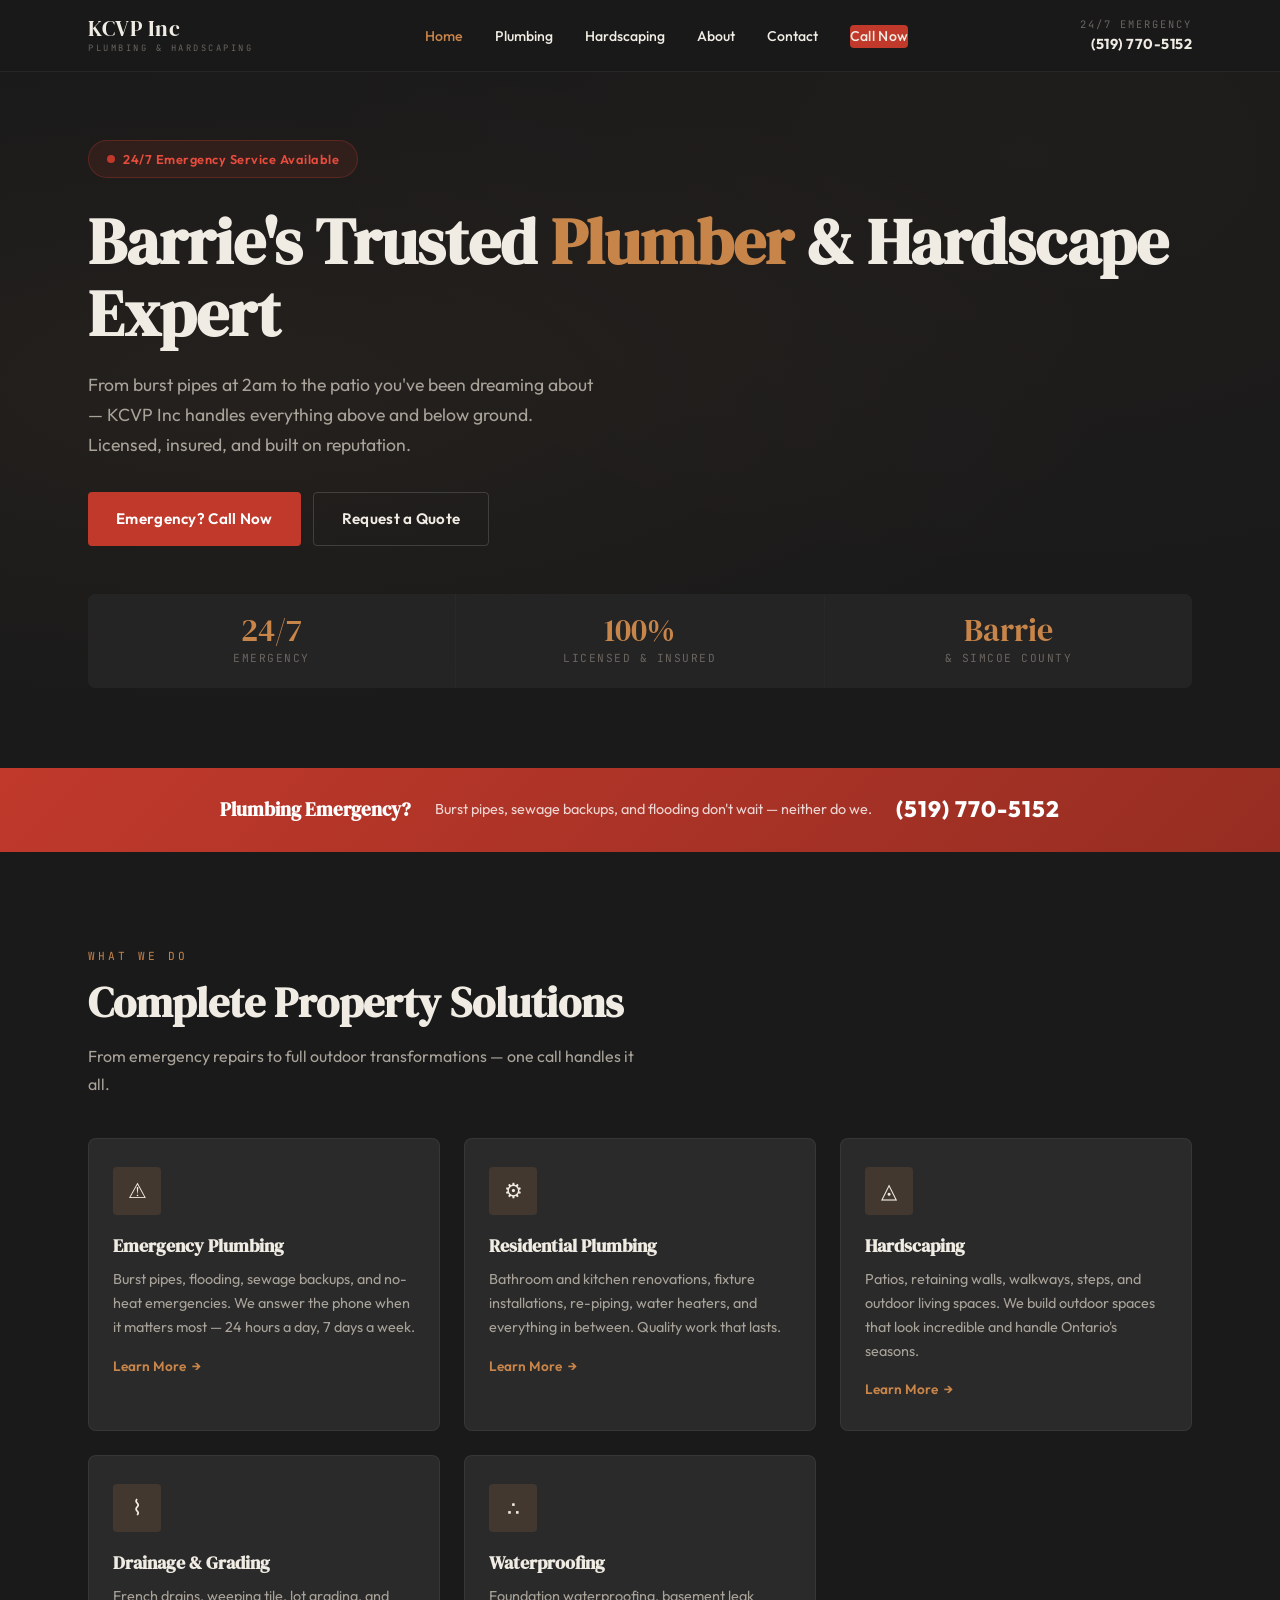
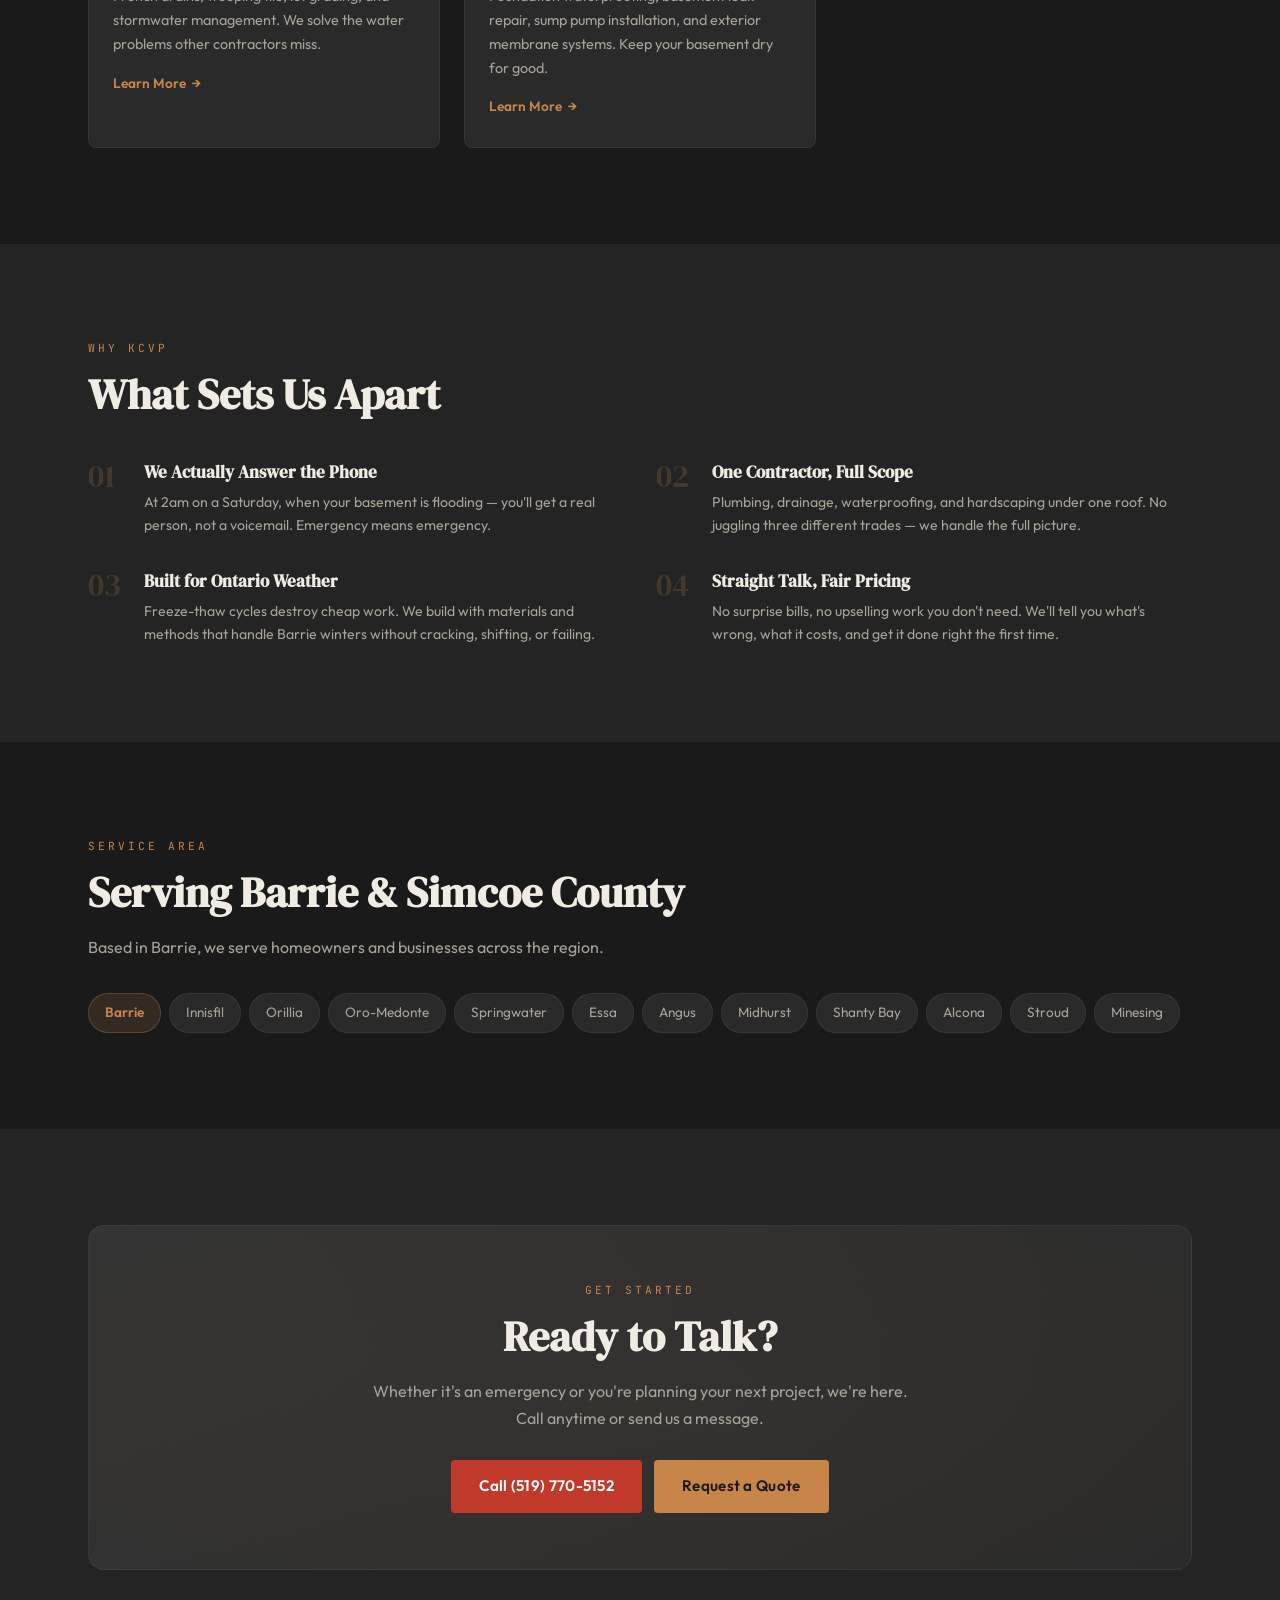
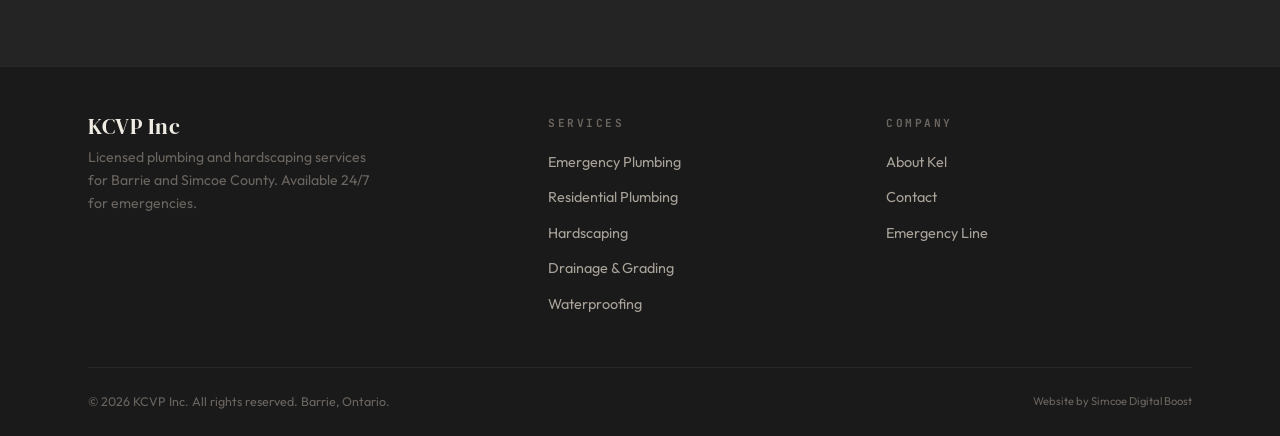
==== index.html @ 007db40d "Add files via upload" ====
<!DOCTYPE html>
<html lang="en">
<head>
  <meta charset="UTF-8">
  <meta name="viewport" content="width=device-width, initial-scale=1.0">
  <title>KCVP Inc — Emergency Plumbing & Hardscaping | Barrie, Ontario</title>
  <meta name="description" content="KCVP Inc provides 24/7 emergency plumbing, residential plumbing, hardscaping, drainage, and waterproofing services in Barrie and Simcoe County, Ontario.">
  <link rel="preconnect" href="https://fonts.googleapis.com">
  <link rel="preconnect" href="https://fonts.gstatic.com" crossorigin>
  <link href="https://fonts.googleapis.com/css2?family=DM+Serif+Display&family=JetBrains+Mono:wght@400;500&family=Outfit:wght@300;400;500;600;700;800&display=swap" rel="stylesheet">
  <style>
/* ============================================
   KCVP Inc — Plumbing & Hardscaping
   Mobile-first CSS
   ============================================ */

/* --- Google Fonts loaded in HTML head --- */

/* --- CSS Variables --- */
:root {
  --bg-primary: #1a1a1a;
  --bg-secondary: #242424;
  --bg-card: #2a2a2a;
  --bg-elevated: #333333;
  --text-primary: #f0ece4;
  --text-secondary: #a8a299;
  --text-muted: #6b6560;
  --accent: #c8854a;
  --accent-light: #daa06d;
  --accent-dark: #a66a30;
  --accent-glow: rgba(200, 133, 74, 0.15);
  --emergency: #c0392b;
  --emergency-light: #e74c3c;
  --white: #ffffff;
  --border: rgba(255, 255, 255, 0.06);
  --shadow-sm: 0 1px 3px rgba(0,0,0,0.3);
  --shadow-md: 0 4px 16px rgba(0,0,0,0.4);
  --shadow-lg: 0 8px 32px rgba(0,0,0,0.5);
  --radius-sm: 4px;
  --radius-md: 8px;
  --radius-lg: 16px;
  --font-display: 'DM Serif Display', Georgia, serif;
  --font-body: 'Outfit', -apple-system, sans-serif;
  --font-mono: 'JetBrains Mono', monospace;
  --max-width: 1200px;
  --header-height: 72px;
}

/* --- Reset & Base --- */
*, *::before, *::after {
  box-sizing: border-box;
  margin: 0;
  padding: 0;
}

html {
  font-size: 16px;
  scroll-behavior: smooth;
  -webkit-font-smoothing: antialiased;
  -moz-osx-font-smoothing: grayscale;
}

body {
  font-family: var(--font-body);
  background: var(--bg-primary);
  color: var(--text-primary);
  line-height: 1.6;
  overflow-x: hidden;
}

img {
  max-width: 100%;
  height: auto;
  display: block;
}

a {
  color: var(--accent);
  text-decoration: none;
  transition: color 0.2s ease;
}

a:hover {
  color: var(--accent-light);
}

/* --- Utility --- */
.container {
  width: 100%;
  max-width: var(--max-width);
  margin: 0 auto;
  padding: 0 20px;
}

.section-label {
  font-family: var(--font-mono);
  font-size: 0.7rem;
  letter-spacing: 3px;
  text-transform: uppercase;
  color: var(--accent);
  margin-bottom: 12px;
  display: block;
}

.section-title {
  font-family: var(--font-display);
  font-size: 1.8rem;
  color: var(--text-primary);
  line-height: 1.2;
  margin-bottom: 16px;
}

.section-subtitle {
  color: var(--text-secondary);
  font-size: 1rem;
  max-width: 560px;
  line-height: 1.7;
}

.text-center {
  text-align: center;
}

.text-center .section-subtitle {
  margin-left: auto;
  margin-right: auto;
}

/* --- Buttons --- */
.btn {
  display: inline-flex;
  align-items: center;
  gap: 8px;
  padding: 14px 28px;
  border-radius: var(--radius-sm);
  font-family: var(--font-body);
  font-weight: 600;
  font-size: 0.95rem;
  border: none;
  cursor: pointer;
  transition: all 0.25s ease;
  text-decoration: none;
  letter-spacing: 0.3px;
}

.btn-primary {
  background: var(--accent);
  color: var(--bg-primary);
}

.btn-primary:hover {
  background: var(--accent-light);
  color: var(--bg-primary);
  transform: translateY(-1px);
  box-shadow: 0 4px 20px rgba(200, 133, 74, 0.3);
}

.btn-emergency {
  background: var(--emergency);
  color: var(--white);
  animation: pulse-emergency 2.5s infinite;
}

.btn-emergency:hover {
  background: var(--emergency-light);
  color: var(--white);
  transform: translateY(-1px);
  box-shadow: 0 4px 20px rgba(192, 57, 43, 0.4);
}

@keyframes pulse-emergency {
  0%, 100% { box-shadow: 0 0 0 0 rgba(192, 57, 43, 0.4); }
  50% { box-shadow: 0 0 0 8px rgba(192, 57, 43, 0); }
}

.btn-outline {
  background: transparent;
  color: var(--text-primary);
  border: 1px solid rgba(255,255,255,0.15);
}

.btn-outline:hover {
  border-color: var(--accent);
  color: var(--accent);
}

/* ============================================
   HEADER
   ============================================ */
.site-header {
  position: fixed;
  top: 0;
  left: 0;
  right: 0;
  z-index: 1000;
  background: rgba(26, 26, 26, 0.92);
  backdrop-filter: blur(16px);
  -webkit-backdrop-filter: blur(16px);
  border-bottom: 1px solid var(--border);
  height: var(--header-height);
}

.header-inner {
  display: flex;
  align-items: center;
  justify-content: space-between;
  height: var(--header-height);
}

.logo {
  display: flex;
  flex-direction: column;
  gap: 0;
}

.logo-name {
  font-family: var(--font-display);
  font-size: 1.35rem;
  color: var(--text-primary);
  line-height: 1.1;
  letter-spacing: 0.5px;
}

.logo-tagline {
  font-family: var(--font-mono);
  font-size: 0.55rem;
  color: var(--text-muted);
  letter-spacing: 2.5px;
  text-transform: uppercase;
}

.header-phone {
  display: none;
}

.header-phone a {
  font-family: var(--font-body);
  font-weight: 700;
  font-size: 0.9rem;
  color: var(--text-primary);
  letter-spacing: 0.5px;
}

.header-phone .phone-label {
  font-size: 0.65rem;
  color: var(--text-muted);
  letter-spacing: 2px;
  text-transform: uppercase;
  font-family: var(--font-mono);
}

/* Mobile nav toggle */
.nav-toggle {
  display: flex;
  flex-direction: column;
  gap: 5px;
  background: none;
  border: none;
  cursor: pointer;
  padding: 8px;
}

.nav-toggle span {
  display: block;
  width: 24px;
  height: 2px;
  background: var(--text-primary);
  transition: all 0.3s ease;
}

.nav-toggle.active span:nth-child(1) {
  transform: rotate(45deg) translate(5px, 5px);
}
.nav-toggle.active span:nth-child(2) {
  opacity: 0;
}
.nav-toggle.active span:nth-child(3) {
  transform: rotate(-45deg) translate(5px, -5px);
}

/* Mobile Nav */
.main-nav {
  position: fixed;
  top: var(--header-height);
  left: 0;
  right: 0;
  bottom: 0;
  background: var(--bg-primary);
  display: flex;
  flex-direction: column;
  padding: 32px 20px;
  transform: translateX(100%);
  transition: transform 0.35s ease;
  z-index: 999;
}

.main-nav.open {
  transform: translateX(0);
}

.main-nav a {
  font-size: 1.2rem;
  color: var(--text-primary);
  padding: 16px 0;
  border-bottom: 1px solid var(--border);
  font-weight: 500;
}

.main-nav a:hover,
.main-nav a.active {
  color: var(--accent);
}

.nav-cta {
  margin-top: 24px;
}

/* ============================================
   HERO
   ============================================ */
.hero {
  padding: 120px 0 60px;
  position: relative;
  overflow: hidden;
  min-height: 85vh;
  display: flex;
  align-items: center;
}

.hero::before {
  content: '';
  position: absolute;
  top: 0;
  left: 0;
  right: 0;
  bottom: 0;
  background: 
    radial-gradient(ellipse at 20% 50%, rgba(200, 133, 74, 0.06) 0%, transparent 60%),
    radial-gradient(ellipse at 80% 20%, rgba(200, 133, 74, 0.03) 0%, transparent 50%);
  pointer-events: none;
}

.hero-content {
  position: relative;
  z-index: 2;
}

.hero-emergency-badge {
  display: inline-flex;
  align-items: center;
  gap: 8px;
  background: rgba(192, 57, 43, 0.12);
  border: 1px solid rgba(192, 57, 43, 0.3);
  border-radius: 100px;
  padding: 8px 18px;
  margin-bottom: 28px;
  font-size: 0.8rem;
  font-weight: 600;
  color: var(--emergency-light);
  letter-spacing: 0.5px;
}

.hero-emergency-badge .pulse-dot {
  width: 8px;
  height: 8px;
  background: var(--emergency);
  border-radius: 50%;
  animation: pulse-dot 1.5s infinite;
}

@keyframes pulse-dot {
  0%, 100% { opacity: 1; transform: scale(1); }
  50% { opacity: 0.5; transform: scale(1.4); }
}

.hero-title {
  font-family: var(--font-display);
  font-size: 2.4rem;
  line-height: 1.12;
  color: var(--text-primary);
  margin-bottom: 20px;
}

.hero-title .accent {
  color: var(--accent);
}

.hero-description {
  color: var(--text-secondary);
  font-size: 1.05rem;
  line-height: 1.7;
  max-width: 520px;
  margin-bottom: 32px;
}

.hero-buttons {
  display: flex;
  flex-direction: column;
  gap: 12px;
}

.hero-stats {
  display: grid;
  grid-template-columns: repeat(3, 1fr);
  gap: 1px;
  background: var(--border);
  margin-top: 48px;
  border-radius: var(--radius-md);
  overflow: hidden;
}

.hero-stat {
  background: var(--bg-secondary);
  padding: 20px 16px;
  text-align: center;
}

.hero-stat .stat-number {
  font-family: var(--font-display);
  font-size: 1.6rem;
  color: var(--accent);
  line-height: 1;
  margin-bottom: 4px;
}

.hero-stat .stat-label {
  font-size: 0.7rem;
  color: var(--text-muted);
  text-transform: uppercase;
  letter-spacing: 1.5px;
  font-family: var(--font-mono);
}

/* ============================================
   EMERGENCY BANNER
   ============================================ */
.emergency-banner {
  background: linear-gradient(135deg, var(--emergency) 0%, #962d22 100%);
  padding: 24px 0;
  text-align: center;
}

.emergency-banner-inner {
  display: flex;
  flex-direction: column;
  align-items: center;
  gap: 12px;
}

.emergency-banner h3 {
  font-family: var(--font-display);
  font-size: 1.2rem;
  color: var(--white);
}

.emergency-banner p {
  color: rgba(255,255,255,0.8);
  font-size: 0.9rem;
}

.emergency-banner .phone-number {
  font-family: var(--font-body);
  font-weight: 800;
  font-size: 1.4rem;
  color: var(--white);
  letter-spacing: 1px;
}

/* ============================================
   SERVICES OVERVIEW
   ============================================ */
.services-section {
  padding: 72px 0;
}

.services-grid {
  display: grid;
  grid-template-columns: 1fr;
  gap: 16px;
  margin-top: 40px;
}

.service-card {
  background: var(--bg-card);
  border: 1px solid var(--border);
  border-radius: var(--radius-md);
  padding: 28px 24px;
  transition: all 0.3s ease;
  position: relative;
  overflow: hidden;
}

.service-card::before {
  content: '';
  position: absolute;
  top: 0;
  left: 0;
  right: 0;
  height: 3px;
  background: var(--accent);
  transform: scaleX(0);
  transform-origin: left;
  transition: transform 0.35s ease;
}

.service-card:hover::before {
  transform: scaleX(1);
}

.service-card:hover {
  border-color: rgba(200, 133, 74, 0.2);
  transform: translateY(-2px);
  box-shadow: var(--shadow-md);
}

.service-card-icon {
  width: 48px;
  height: 48px;
  border-radius: var(--radius-sm);
  background: var(--accent-glow);
  display: flex;
  align-items: center;
  justify-content: center;
  margin-bottom: 16px;
  font-size: 1.3rem;
}

.service-card h3 {
  font-family: var(--font-display);
  font-size: 1.15rem;
  color: var(--text-primary);
  margin-bottom: 8px;
}

.service-card p {
  color: var(--text-secondary);
  font-size: 0.9rem;
  line-height: 1.65;
}

.service-card .card-link {
  display: inline-flex;
  align-items: center;
  gap: 6px;
  margin-top: 16px;
  font-size: 0.85rem;
  font-weight: 600;
  color: var(--accent);
}

.service-card .card-link::after {
  content: '\2192';
  transition: transform 0.2s ease;
}

.service-card:hover .card-link::after {
  transform: translateX(4px);
}

/* ============================================
   WHY CHOOSE US
   ============================================ */
.why-section {
  padding: 72px 0;
  background: var(--bg-secondary);
}

.why-grid {
  display: grid;
  grid-template-columns: 1fr;
  gap: 24px;
  margin-top: 40px;
}

.why-item {
  display: flex;
  gap: 16px;
  align-items: flex-start;
}

.why-number {
  font-family: var(--font-display);
  font-size: 2rem;
  color: rgba(200, 133, 74, 0.2);
  line-height: 1;
  flex-shrink: 0;
  width: 40px;
}

.why-item h4 {
  font-family: var(--font-display);
  font-size: 1.05rem;
  color: var(--text-primary);
  margin-bottom: 4px;
}

.why-item p {
  color: var(--text-secondary);
  font-size: 0.88rem;
  line-height: 1.65;
}

/* ============================================
   SERVICE AREA
   ============================================ */
.area-section {
  padding: 72px 0;
}

.area-tags {
  display: flex;
  flex-wrap: wrap;
  gap: 8px;
  margin-top: 32px;
}

.area-tag {
  background: var(--bg-card);
  border: 1px solid var(--border);
  padding: 8px 16px;
  border-radius: 100px;
  font-size: 0.85rem;
  color: var(--text-secondary);
  transition: all 0.2s ease;
}

.area-tag:hover {
  border-color: var(--accent);
  color: var(--accent);
}

.area-tag.primary {
  background: var(--accent-glow);
  border-color: rgba(200, 133, 74, 0.3);
  color: var(--accent);
  font-weight: 600;
}

/* ============================================
   CTA SECTION
   ============================================ */
.cta-section {
  padding: 72px 0;
  background: var(--bg-secondary);
}

.cta-box {
  background: linear-gradient(135deg, var(--bg-elevated) 0%, var(--bg-card) 100%);
  border: 1px solid var(--border);
  border-radius: var(--radius-lg);
  padding: 40px 24px;
  text-align: center;
  position: relative;
  overflow: hidden;
}

.cta-box::before {
  content: '';
  position: absolute;
  top: -50%;
  left: -50%;
  width: 200%;
  height: 200%;
  background: radial-gradient(ellipse at center, rgba(200, 133, 74, 0.04) 0%, transparent 60%);
  pointer-events: none;
}

.cta-box .section-title {
  position: relative;
}

.cta-box .section-subtitle {
  margin: 0 auto 28px;
  position: relative;
}

.cta-buttons {
  display: flex;
  flex-direction: column;
  gap: 12px;
  align-items: center;
  position: relative;
}

/* ============================================
   FOOTER
   ============================================ */
.site-footer {
  padding: 48px 0 24px;
  border-top: 1px solid var(--border);
}

.footer-top {
  display: grid;
  grid-template-columns: 1fr;
  gap: 32px;
  margin-bottom: 40px;
}

.footer-brand .logo-name {
  margin-bottom: 8px;
}

.footer-brand p {
  color: var(--text-muted);
  font-size: 0.88rem;
  line-height: 1.6;
  max-width: 300px;
}

.footer-col h4 {
  font-family: var(--font-mono);
  font-size: 0.7rem;
  letter-spacing: 2.5px;
  text-transform: uppercase;
  color: var(--text-muted);
  margin-bottom: 16px;
}

.footer-col ul {
  list-style: none;
}

.footer-col li {
  margin-bottom: 10px;
}

.footer-col a {
  color: var(--text-secondary);
  font-size: 0.9rem;
  transition: color 0.2s ease;
}

.footer-col a:hover {
  color: var(--accent);
}

.footer-bottom {
  border-top: 1px solid var(--border);
  padding-top: 24px;
  display: flex;
  flex-direction: column;
  gap: 12px;
  align-items: center;
  text-align: center;
}

.footer-bottom p {
  font-size: 0.78rem;
  color: var(--text-muted);
}

.footer-bottom .credit {
  font-size: 0.7rem;
  color: var(--text-muted);
}

.footer-bottom .credit a {
  color: var(--text-muted);
}

.footer-bottom .credit a:hover {
  color: var(--accent);
}

/* ============================================
   PAGE-LEVEL STYLES
   ============================================ */

/* --- Services Pages Hero --- */
.page-hero {
  padding: 120px 0 48px;
  background: var(--bg-secondary);
  border-bottom: 1px solid var(--border);
}

.page-hero .section-title {
  font-size: 2rem;
}

/* --- Service Detail Blocks --- */
.service-detail {
  padding: 60px 0;
  border-bottom: 1px solid var(--border);
}

.service-detail:last-child {
  border-bottom: none;
}

.service-detail h3 {
  font-family: var(--font-display);
  font-size: 1.4rem;
  margin-bottom: 12px;
}

.service-detail p {
  color: var(--text-secondary);
  line-height: 1.7;
  margin-bottom: 16px;
}

.service-list {
  list-style: none;
  margin-top: 16px;
}

.service-list li {
  padding: 10px 0;
  border-bottom: 1px solid var(--border);
  color: var(--text-secondary);
  font-size: 0.9rem;
  display: flex;
  align-items: center;
  gap: 10px;
}

.service-list li::before {
  content: '';
  width: 6px;
  height: 6px;
  background: var(--accent);
  border-radius: 50%;
  flex-shrink: 0;
}

/* --- Contact Form --- */
.contact-section {
  padding: 72px 0;
}

.contact-grid {
  display: grid;
  grid-template-columns: 1fr;
  gap: 40px;
  margin-top: 40px;
}

.contact-form {
  display: flex;
  flex-direction: column;
  gap: 16px;
}

.form-group label {
  display: block;
  font-size: 0.8rem;
  font-weight: 600;
  color: var(--text-secondary);
  margin-bottom: 6px;
  letter-spacing: 0.5px;
}

.form-group input,
.form-group textarea,
.form-group select {
  width: 100%;
  padding: 12px 16px;
  background: var(--bg-card);
  border: 1px solid var(--border);
  border-radius: var(--radius-sm);
  color: var(--text-primary);
  font-family: var(--font-body);
  font-size: 0.95rem;
  transition: border-color 0.2s ease;
}

.form-group input:focus,
.form-group textarea:focus,
.form-group select:focus {
  outline: none;
  border-color: var(--accent);
}

.form-group textarea {
  min-height: 120px;
  resize: vertical;
}

.contact-info-block {
  background: var(--bg-card);
  border: 1px solid var(--border);
  border-radius: var(--radius-md);
  padding: 24px;
}

.contact-info-block h4 {
  font-family: var(--font-display);
  font-size: 1.1rem;
  margin-bottom: 16px;
}

.contact-info-item {
  display: flex;
  gap: 12px;
  align-items: flex-start;
  padding: 12px 0;
  border-bottom: 1px solid var(--border);
}

.contact-info-item:last-child {
  border-bottom: none;
}

.contact-info-item .info-label {
  font-family: var(--font-mono);
  font-size: 0.65rem;
  color: var(--text-muted);
  text-transform: uppercase;
  letter-spacing: 1.5px;
}

.contact-info-item .info-value {
  color: var(--text-primary);
  font-size: 0.95rem;
  font-weight: 500;
}

/* --- About Page --- */
.about-section {
  padding: 60px 0;
}

.about-content p {
  color: var(--text-secondary);
  line-height: 1.8;
  margin-bottom: 16px;
  max-width: 680px;
}

.about-values {
  display: grid;
  grid-template-columns: 1fr;
  gap: 16px;
  margin-top: 32px;
}

.about-value {
  background: var(--bg-card);
  border: 1px solid var(--border);
  border-radius: var(--radius-md);
  padding: 24px;
}

.about-value h4 {
  font-family: var(--font-display);
  font-size: 1.05rem;
  margin-bottom: 6px;
}

.about-value p {
  color: var(--text-secondary);
  font-size: 0.88rem;
  line-height: 1.6;
}

/* ============================================
   TABLET — 600px+
   ============================================ */
@media (min-width: 600px) {
  .container {
    padding: 0 32px;
  }

  .section-title {
    font-size: 2.2rem;
  }

  .hero-title {
    font-size: 3rem;
  }

  .hero-buttons {
    flex-direction: row;
  }

  .services-grid {
    grid-template-columns: repeat(2, 1fr);
  }

  .why-grid {
    grid-template-columns: repeat(2, 1fr);
  }

  .cta-box {
    padding: 56px 40px;
  }

  .cta-buttons {
    flex-direction: row;
    justify-content: center;
  }

  .footer-top {
    grid-template-columns: 1.4fr 1fr 1fr;
  }

  .footer-bottom {
    flex-direction: row;
    justify-content: space-between;
  }

  .contact-grid {
    grid-template-columns: 1.2fr 1fr;
  }

  .about-values {
    grid-template-columns: repeat(2, 1fr);
  }

  .page-hero .section-title {
    font-size: 2.4rem;
  }
}

/* ============================================
   DESKTOP — 900px+
   ============================================ */
@media (min-width: 900px) {
  .container {
    padding: 0 48px;
  }

  .section-title {
    font-size: 2.6rem;
  }

  .hero {
    padding: 140px 0 80px;
  }

  .hero-title {
    font-size: 3.6rem;
  }

  .hero-description {
    font-size: 1.1rem;
  }

  .services-section,
  .why-section,
  .area-section,
  .cta-section {
    padding: 96px 0;
  }

  .services-grid {
    grid-template-columns: repeat(3, 1fr);
    gap: 20px;
  }

  .why-grid {
    grid-template-columns: repeat(2, 1fr);
    gap: 32px;
  }

  .nav-toggle {
    display: none;
  }

  .main-nav {
    position: static;
    flex-direction: row;
    transform: none;
    padding: 0;
    background: transparent;
    align-items: center;
    gap: 32px;
  }

  .main-nav a {
    font-size: 0.88rem;
    padding: 0;
    border-bottom: none;
  }

  .header-phone {
    display: flex;
    flex-direction: column;
    align-items: flex-end;
    gap: 0;
  }

  .nav-cta {
    margin-top: 0;
  }

  .hero-stat .stat-number {
    font-size: 2rem;
  }

  .emergency-banner-inner {
    flex-direction: row;
    justify-content: center;
    gap: 24px;
  }

  .about-values {
    grid-template-columns: repeat(3, 1fr);
  }
}

/* ============================================
   WIDE DESKTOP — 1100px+
   ============================================ */
@media (min-width: 1100px) {
  .hero-title {
    font-size: 4rem;
  }

  .services-grid {
    gap: 24px;
  }
}

/* ============================================
   ANIMATIONS
   ============================================ */
.fade-in {
  opacity: 0;
  transform: translateY(20px);
  transition: opacity 0.6s ease, transform 0.6s ease;
}

.fade-in.visible {
  opacity: 1;
  transform: translateY(0);
}

.fade-in-delay-1 { transition-delay: 0.1s; }
.fade-in-delay-2 { transition-delay: 0.2s; }
.fade-in-delay-3 { transition-delay: 0.3s; }
.fade-in-delay-4 { transition-delay: 0.4s; }
.fade-in-delay-5 { transition-delay: 0.5s; }

</style>
</head>
<body>

  <!-- ========== HEADER ========== -->
  <header class="site-header">
    <div class="container header-inner">
      <a href="index.html" class="logo">
        <span class="logo-name">KCVP Inc</span>
        <span class="logo-tagline">Plumbing &amp; Hardscaping</span>
      </a>

      <nav class="main-nav">
        <a href="index.html" class="active">Home</a>
        <a href="plumbing.html">Plumbing</a>
        <a href="hardscaping.html">Hardscaping</a>
        <a href="about.html">About</a>
        <a href="contact.html">Contact</a>
        <div class="nav-cta">
          <a href="tel:+15197705152" class="btn btn-emergency">Call Now</a>
        </div>
      </nav>

      <div class="header-phone">
        <span class="phone-label">24/7 Emergency</span>
        <a href="tel:+15197705152">(519) 770-5152</a>
      </div>

      <button class="nav-toggle" aria-label="Toggle navigation">
        <span></span>
        <span></span>
        <span></span>
      </button>
    </div>
  </header>

  <!-- ========== HERO ========== -->
  <section class="hero">
    <div class="container">
      <div class="hero-content">
        <div class="hero-emergency-badge">
          <span class="pulse-dot"></span>
          24/7 Emergency Service Available
        </div>

        <h1 class="hero-title fade-in">
          Barrie's Trusted <span class="accent">Plumber</span> &amp; Hardscape Expert
        </h1>

        <p class="hero-description fade-in fade-in-delay-1">
          From burst pipes at 2am to the patio you've been dreaming about — KCVP Inc handles everything above and below ground. Licensed, insured, and built on reputation.
        </p>

        <div class="hero-buttons fade-in fade-in-delay-2">
          <a href="tel:+15197705152" class="btn btn-emergency">
            Emergency? Call Now
          </a>
          <a href="contact.html" class="btn btn-outline">
            Request a Quote
          </a>
        </div>

        <div class="hero-stats fade-in fade-in-delay-3">
          <div class="hero-stat">
            <div class="stat-number">24/7</div>
            <div class="stat-label">Emergency</div>
          </div>
          <div class="hero-stat">
            <div class="stat-number">100%</div>
            <div class="stat-label">Licensed & Insured</div>
          </div>
          <div class="hero-stat">
            <div class="stat-number">Barrie</div>
            <div class="stat-label">& Simcoe County</div>
          </div>
        </div>
      </div>
    </div>
  </section>

  <!-- ========== EMERGENCY BANNER ========== -->
  <section class="emergency-banner">
    <div class="container emergency-banner-inner">
      <h3>Plumbing Emergency?</h3>
      <p>Burst pipes, sewage backups, and flooding don't wait — neither do we.</p>
      <a href="tel:+15197705152" class="phone-number">(519) 770-5152</a>
    </div>
  </section>

  <!-- ========== SERVICES ========== -->
  <section class="services-section">
    <div class="container">
      <span class="section-label fade-in">What We Do</span>
      <h2 class="section-title fade-in">Complete Property Solutions</h2>
      <p class="section-subtitle fade-in">From emergency repairs to full outdoor transformations — one call handles it all.</p>

      <div class="services-grid">

        <div class="service-card fade-in fade-in-delay-1">
          <div class="service-card-icon">&#9888;</div>
          <h3>Emergency Plumbing</h3>
          <p>Burst pipes, flooding, sewage backups, and no-heat emergencies. We answer the phone when it matters most — 24 hours a day, 7 days a week.</p>
          <a href="plumbing.html" class="card-link">Learn More</a>
        </div>

        <div class="service-card fade-in fade-in-delay-2">
          <div class="service-card-icon">&#9881;</div>
          <h3>Residential Plumbing</h3>
          <p>Bathroom and kitchen renovations, fixture installations, re-piping, water heaters, and everything in between. Quality work that lasts.</p>
          <a href="plumbing.html" class="card-link">Learn More</a>
        </div>

        <div class="service-card fade-in fade-in-delay-3">
          <div class="service-card-icon">&#9708;</div>
          <h3>Hardscaping</h3>
          <p>Patios, retaining walls, walkways, steps, and outdoor living spaces. We build outdoor spaces that look incredible and handle Ontario's seasons.</p>
          <a href="hardscaping.html" class="card-link">Learn More</a>
        </div>

        <div class="service-card fade-in fade-in-delay-4">
          <div class="service-card-icon">&#8967;</div>
          <h3>Drainage &amp; Grading</h3>
          <p>French drains, weeping tile, lot grading, and stormwater management. We solve the water problems other contractors miss.</p>
          <a href="hardscaping.html" class="card-link">Learn More</a>
        </div>

        <div class="service-card fade-in fade-in-delay-5">
          <div class="service-card-icon">&#9964;</div>
          <h3>Waterproofing</h3>
          <p>Foundation waterproofing, basement leak repair, sump pump installation, and exterior membrane systems. Keep your basement dry for good.</p>
          <a href="hardscaping.html" class="card-link">Learn More</a>
        </div>

      </div>
    </div>
  </section>

  <!-- ========== WHY KCVP ========== -->
  <section class="why-section">
    <div class="container">
      <span class="section-label fade-in">Why KCVP</span>
      <h2 class="section-title fade-in">What Sets Us Apart</h2>

      <div class="why-grid">

        <div class="why-item fade-in fade-in-delay-1">
          <div class="why-number">01</div>
          <div>
            <h4>We Actually Answer the Phone</h4>
            <p>At 2am on a Saturday, when your basement is flooding — you'll get a real person, not a voicemail. Emergency means emergency.</p>
          </div>
        </div>

        <div class="why-item fade-in fade-in-delay-2">
          <div class="why-number">02</div>
          <div>
            <h4>One Contractor, Full Scope</h4>
            <p>Plumbing, drainage, waterproofing, and hardscaping under one roof. No juggling three different trades — we handle the full picture.</p>
          </div>
        </div>

        <div class="why-item fade-in fade-in-delay-3">
          <div class="why-number">03</div>
          <div>
            <h4>Built for Ontario Weather</h4>
            <p>Freeze-thaw cycles destroy cheap work. We build with materials and methods that handle Barrie winters without cracking, shifting, or failing.</p>
          </div>
        </div>

        <div class="why-item fade-in fade-in-delay-4">
          <div class="why-number">04</div>
          <div>
            <h4>Straight Talk, Fair Pricing</h4>
            <p>No surprise bills, no upselling work you don't need. We'll tell you what's wrong, what it costs, and get it done right the first time.</p>
          </div>
        </div>

      </div>
    </div>
  </section>

  <!-- ========== SERVICE AREA ========== -->
  <section class="area-section">
    <div class="container">
      <span class="section-label fade-in">Service Area</span>
      <h2 class="section-title fade-in">Serving Barrie &amp; Simcoe County</h2>
      <p class="section-subtitle fade-in">Based in Barrie, we serve homeowners and businesses across the region.</p>

      <div class="area-tags fade-in fade-in-delay-1">
        <span class="area-tag primary">Barrie</span>
        <span class="area-tag">Innisfil</span>
        <span class="area-tag">Orillia</span>
        <span class="area-tag">Oro-Medonte</span>
        <span class="area-tag">Springwater</span>
        <span class="area-tag">Essa</span>
        <span class="area-tag">Angus</span>
        <span class="area-tag">Midhurst</span>
        <span class="area-tag">Shanty Bay</span>
        <span class="area-tag">Alcona</span>
        <span class="area-tag">Stroud</span>
        <span class="area-tag">Minesing</span>
      </div>
    </div>
  </section>

  <!-- ========== CTA ========== -->
  <section class="cta-section">
    <div class="container">
      <div class="cta-box">
        <span class="section-label">Get Started</span>
        <h2 class="section-title">Ready to Talk?</h2>
        <p class="section-subtitle">Whether it's an emergency or you're planning your next project, we're here. Call anytime or send us a message.</p>

        <div class="cta-buttons">
          <a href="tel:+15197705152" class="btn btn-emergency">Call (519) 770-5152</a>
          <a href="contact.html" class="btn btn-primary">Request a Quote</a>
        </div>
      </div>
    </div>
  </section>

  <!-- ========== FOOTER ========== -->
  <footer class="site-footer">
    <div class="container">
      <div class="footer-top">
        <div class="footer-brand">
          <div class="logo-name">KCVP Inc</div>
          <p>Licensed plumbing and hardscaping services for Barrie and Simcoe County. Available 24/7 for emergencies.</p>
        </div>

        <div class="footer-col">
          <h4>Services</h4>
          <ul>
            <li><a href="plumbing.html">Emergency Plumbing</a></li>
            <li><a href="plumbing.html">Residential Plumbing</a></li>
            <li><a href="hardscaping.html">Hardscaping</a></li>
            <li><a href="hardscaping.html">Drainage & Grading</a></li>
            <li><a href="hardscaping.html">Waterproofing</a></li>
          </ul>
        </div>

        <div class="footer-col">
          <h4>Company</h4>
          <ul>
            <li><a href="about.html">About Kel</a></li>
            <li><a href="contact.html">Contact</a></li>
            <li><a href="tel:+15197705152">Emergency Line</a></li>
          </ul>
        </div>
      </div>

      <div class="footer-bottom">
        <p>&copy; 2026 KCVP Inc. All rights reserved. Barrie, Ontario.</p>
        <p class="credit">Website by <a href="https://simcoedigitalboost.com" target="_blank" rel="noopener">Simcoe Digital Boost</a></p>
      </div>
    </div>
  </footer>

  <script>
/* ============================================
   KCVP Inc — Main JavaScript
   ============================================ */

document.addEventListener('DOMContentLoaded', () => {

  // --- Mobile Nav Toggle ---
  const navToggle = document.querySelector('.nav-toggle');
  const mainNav = document.querySelector('.main-nav');

  if (navToggle && mainNav) {
    navToggle.addEventListener('click', () => {
      navToggle.classList.toggle('active');
      mainNav.classList.toggle('open');
      document.body.style.overflow = mainNav.classList.contains('open') ? 'hidden' : '';
    });

    // Close nav on link click
    mainNav.querySelectorAll('a').forEach(link => {
      link.addEventListener('click', () => {
        navToggle.classList.remove('active');
        mainNav.classList.remove('open');
        document.body.style.overflow = '';
      });
    });
  }

  // --- Scroll Fade-In ---
  const fadeEls = document.querySelectorAll('.fade-in');

  if ('IntersectionObserver' in window) {
    const observer = new IntersectionObserver((entries) => {
      entries.forEach(entry => {
        if (entry.isIntersecting) {
          entry.target.classList.add('visible');
          observer.unobserve(entry.target);
        }
      });
    }, {
      threshold: 0.1,
      rootMargin: '0px 0px -40px 0px'
    });

    fadeEls.forEach(el => observer.observe(el));
  } else {
    fadeEls.forEach(el => el.classList.add('visible'));
  }

  // --- Header scroll effect ---
  const header = document.querySelector('.site-header');
  let lastScroll = 0;

  window.addEventListener('scroll', () => {
    const currentScroll = window.pageYOffset;
    if (currentScroll > 60) {
      header.style.boxShadow = '0 2px 20px rgba(0,0,0,0.3)';
    } else {
      header.style.boxShadow = 'none';
    }
    lastScroll = currentScroll;
  }, { passive: true });

  // --- Active nav link ---
  const currentPage = window.location.pathname.split('/').pop() || 'index.html';
  document.querySelectorAll('.main-nav a').forEach(link => {
    const href = link.getAttribute('href').split('/').pop();
    if (href === currentPage) {
      link.classList.add('active');
    }
  });

});

</script>
</body>
</html>
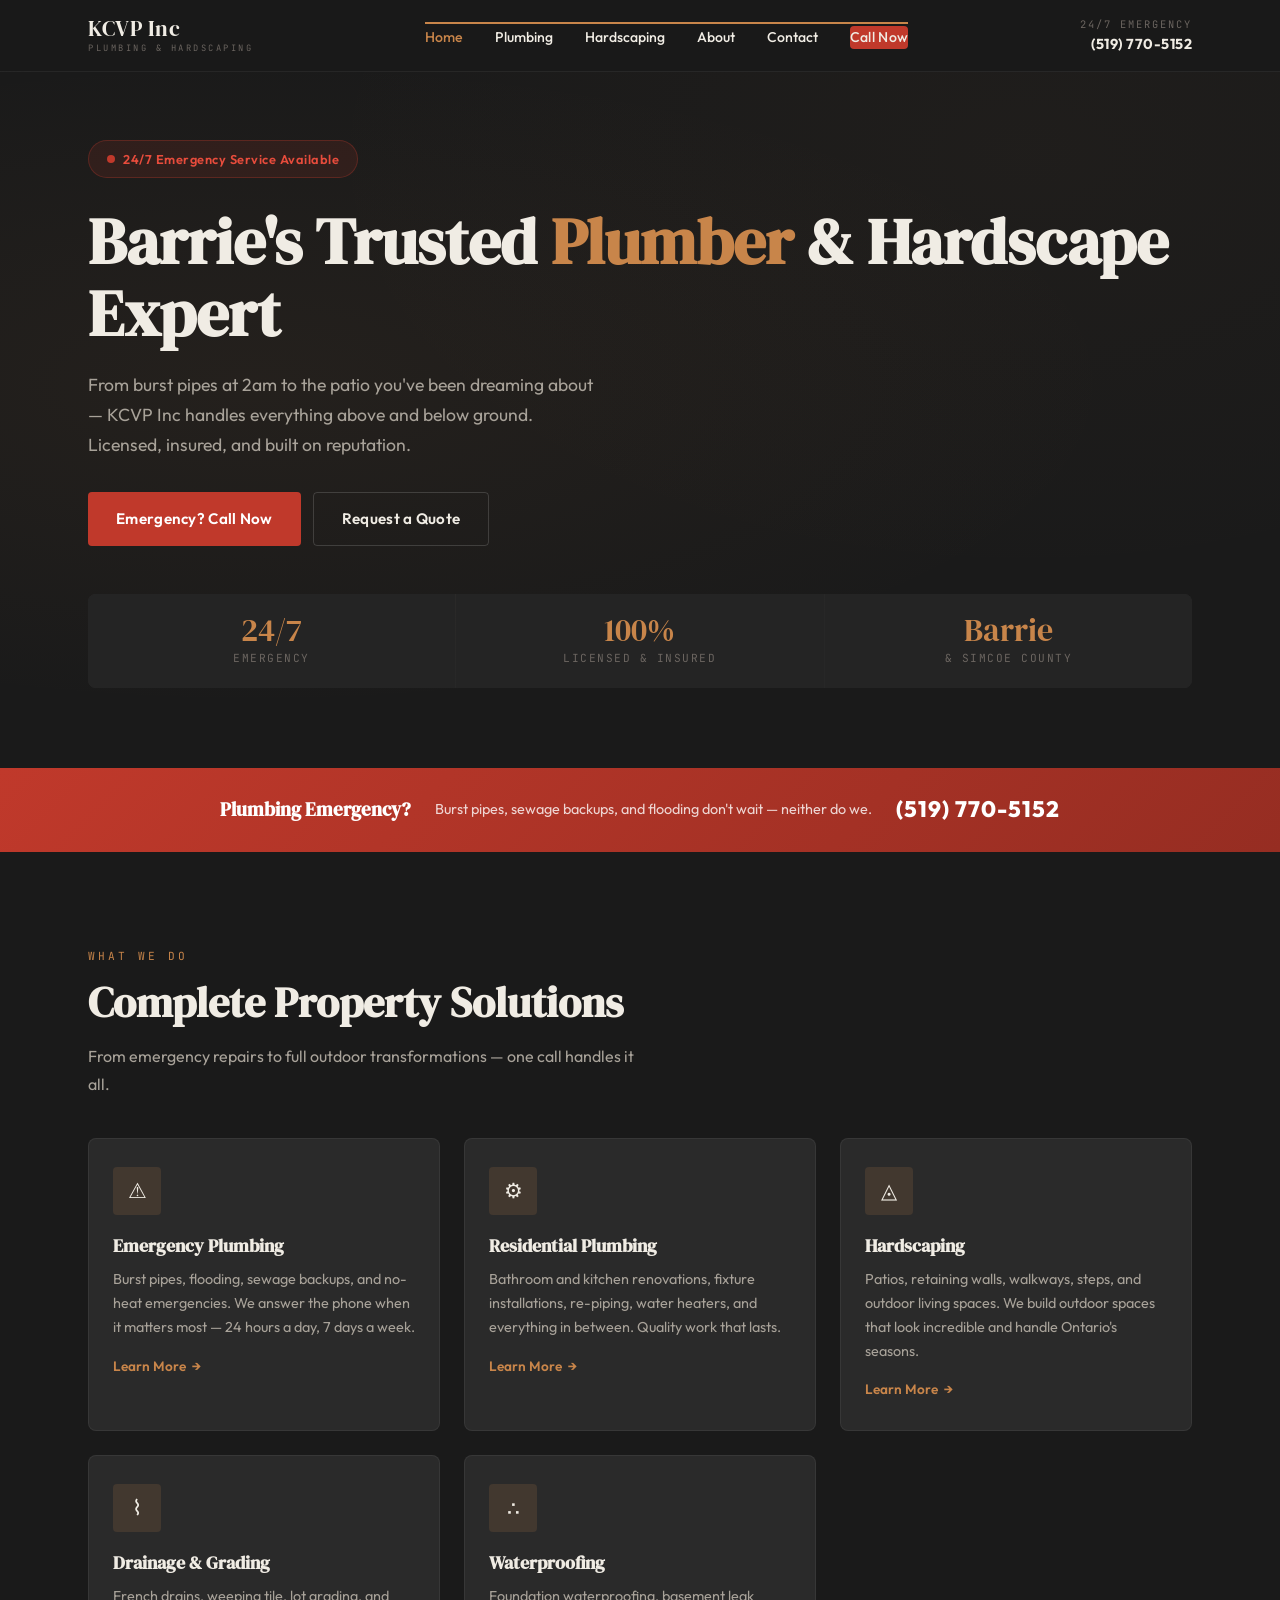
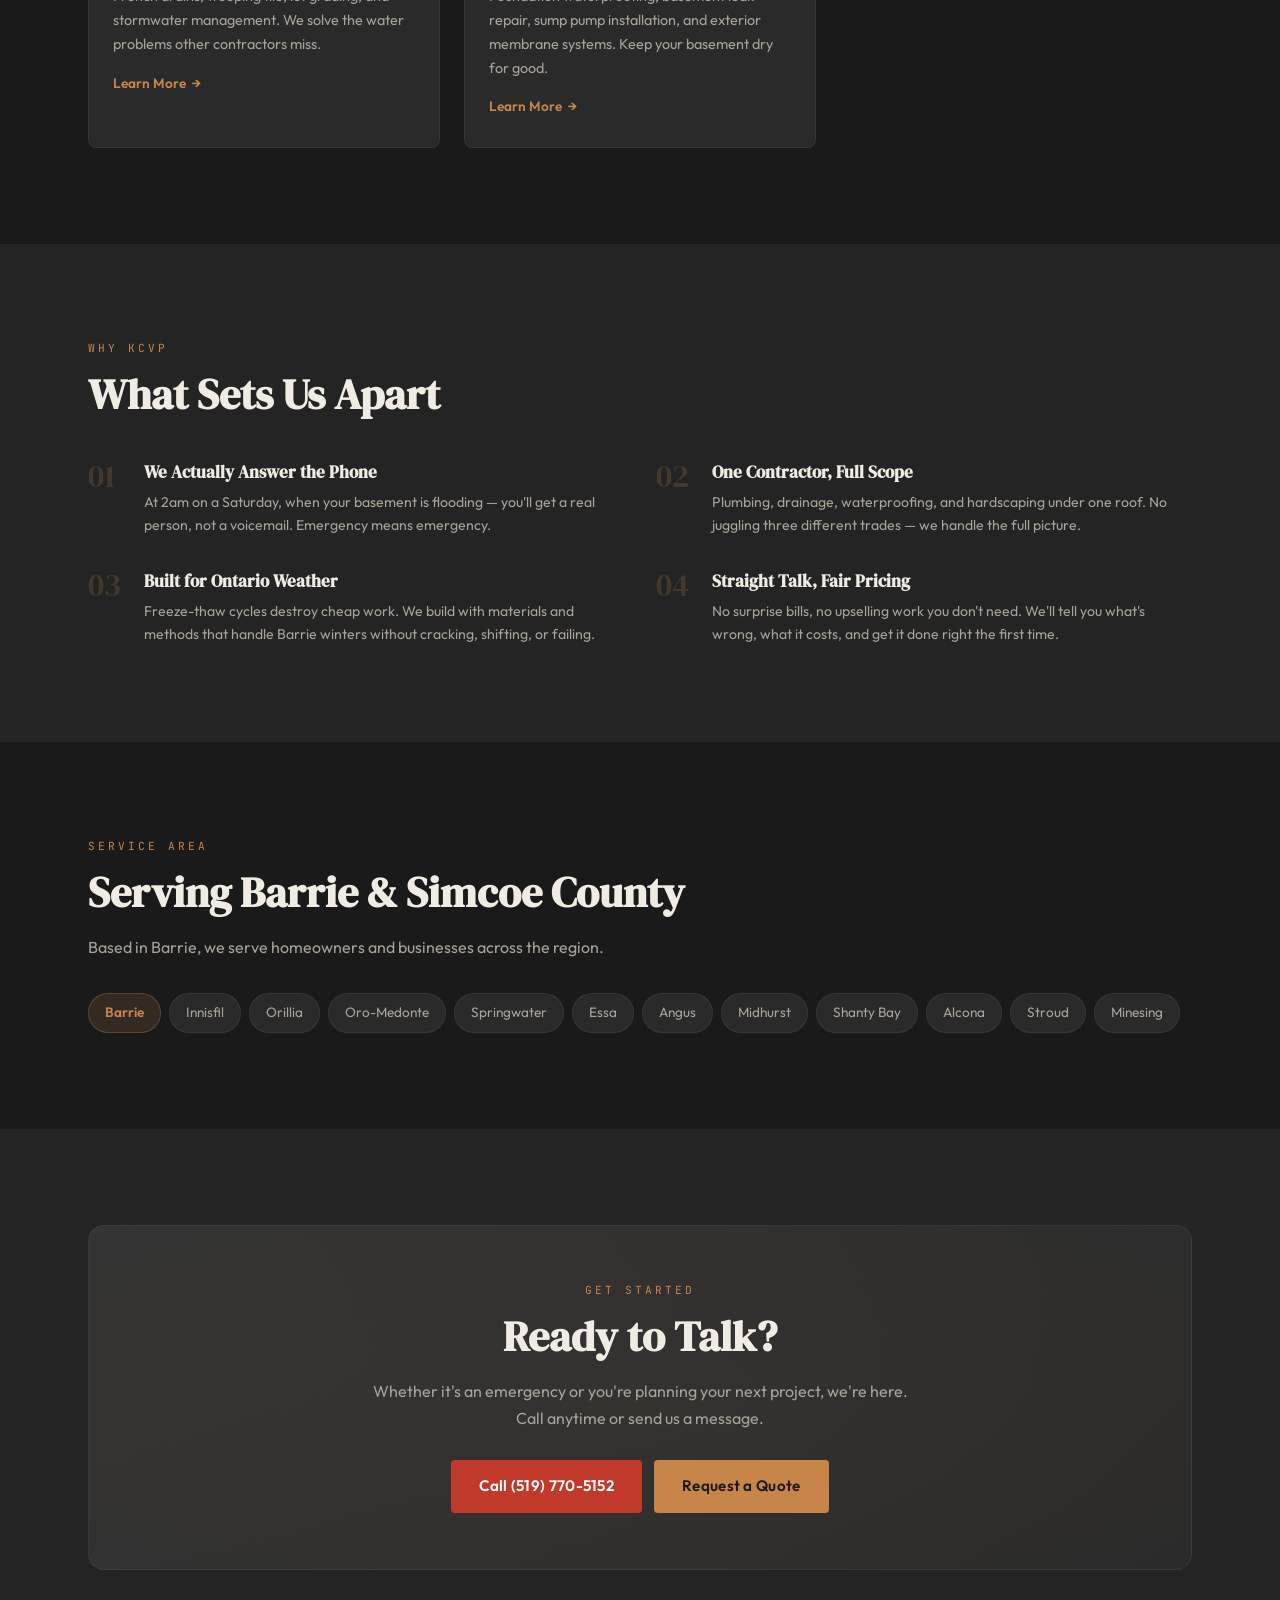
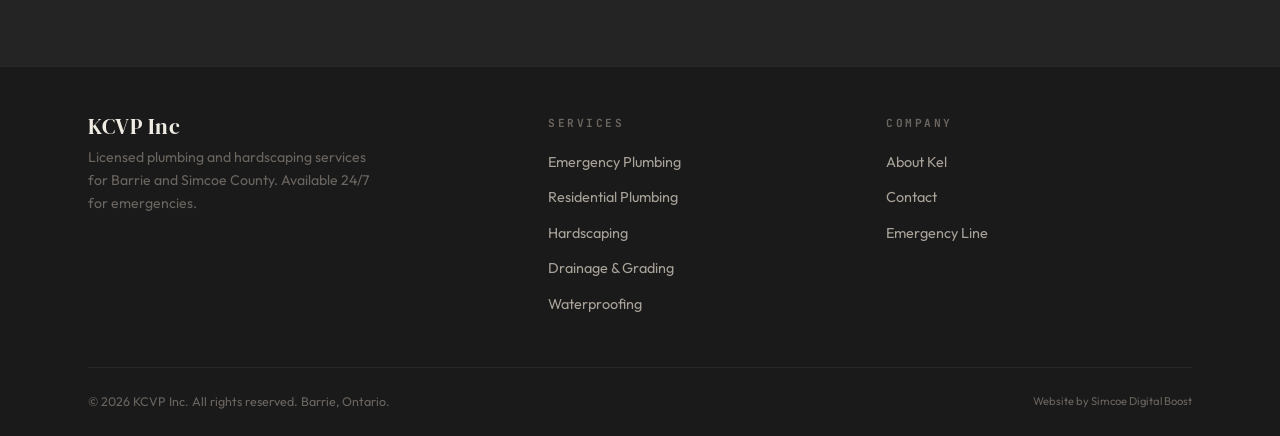
==== commit 798a310d: "Add files via upload" ====
--- a/index.html
+++ b/index.html
@@ -285,7 +285,8 @@
   left: 0;
   right: 0;
   bottom: 0;
-  background: var(--bg-primary);
+  background: #111111;
+  border-top: 2px solid var(--accent);
   display: flex;
   flex-direction: column;
   padding: 32px 20px;
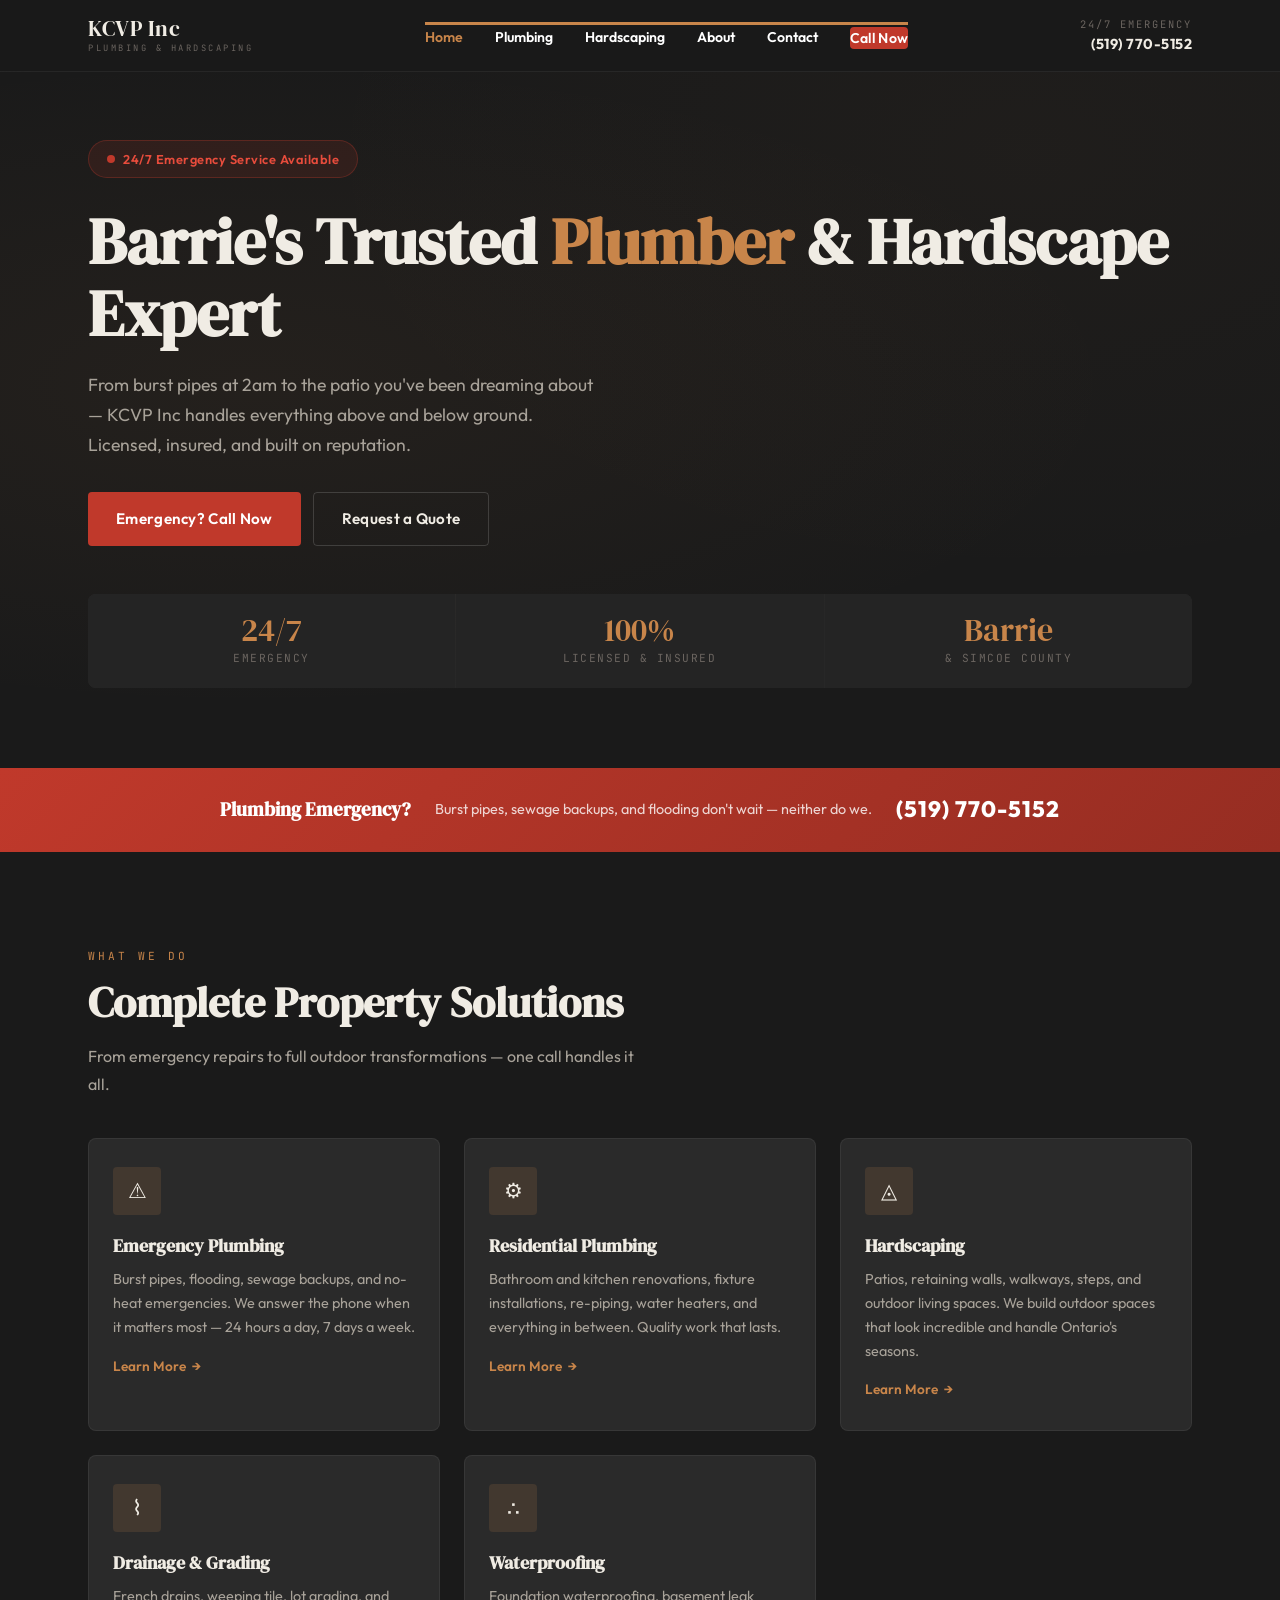
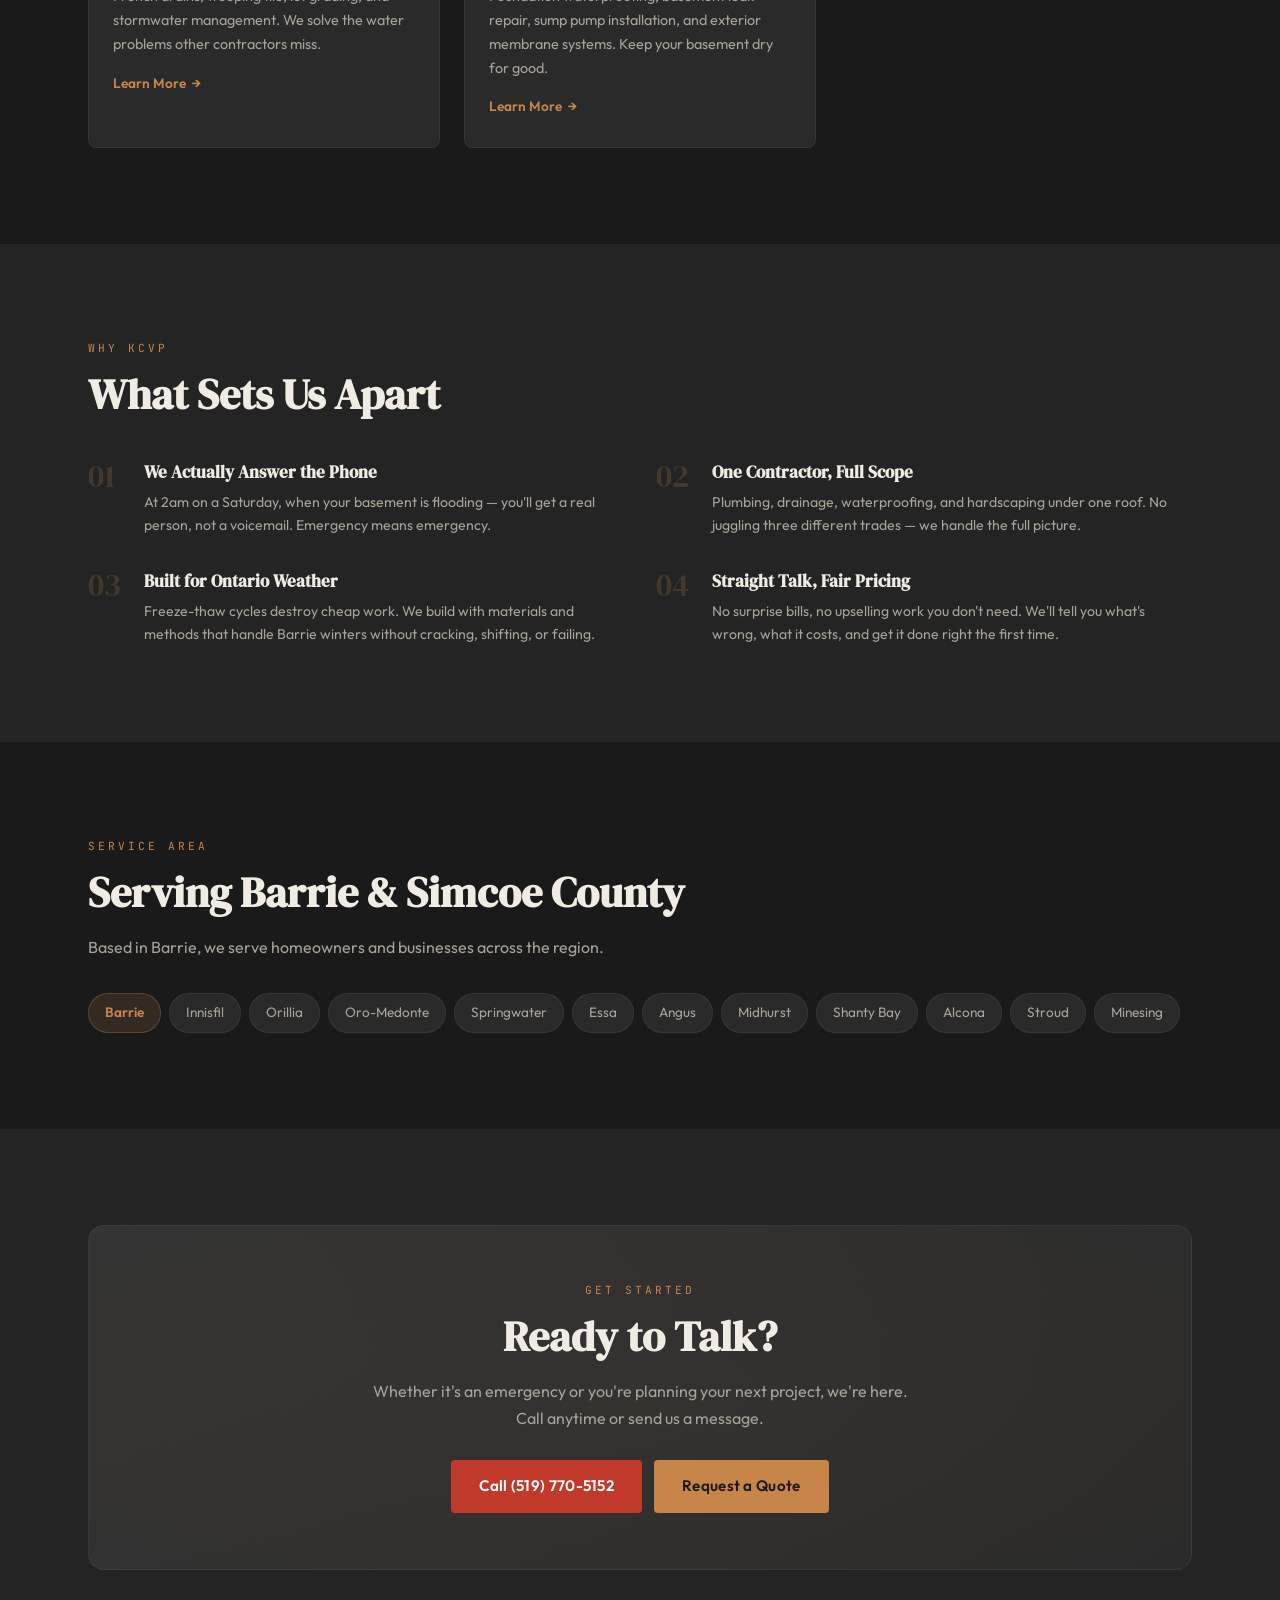
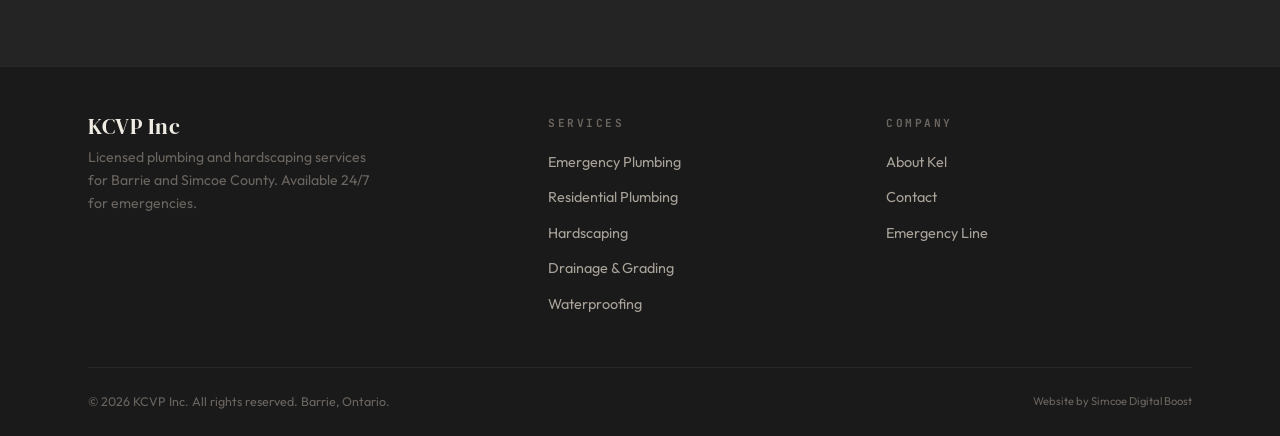
==== commit 11f693cf: "Add files via upload" ====
--- a/index.html
+++ b/index.html
@@ -285,8 +285,8 @@
   left: 0;
   right: 0;
   bottom: 0;
-  background: #111111;
-  border-top: 2px solid var(--accent);
+  background: #000000;
+  border-top: 3px solid var(--accent);
   display: flex;
   flex-direction: column;
   padding: 32px 20px;
@@ -300,11 +300,11 @@
 }
 
 .main-nav a {
-  font-size: 1.2rem;
-  color: var(--text-primary);
-  padding: 16px 0;
-  border-bottom: 1px solid var(--border);
-  font-weight: 500;
+  font-size: 1.3rem;
+  color: #ffffff;
+  padding: 18px 0;
+  border-bottom: 1px solid rgba(200, 133, 74, 0.25);
+  font-weight: 600;
 }
 
 .main-nav a:hover,
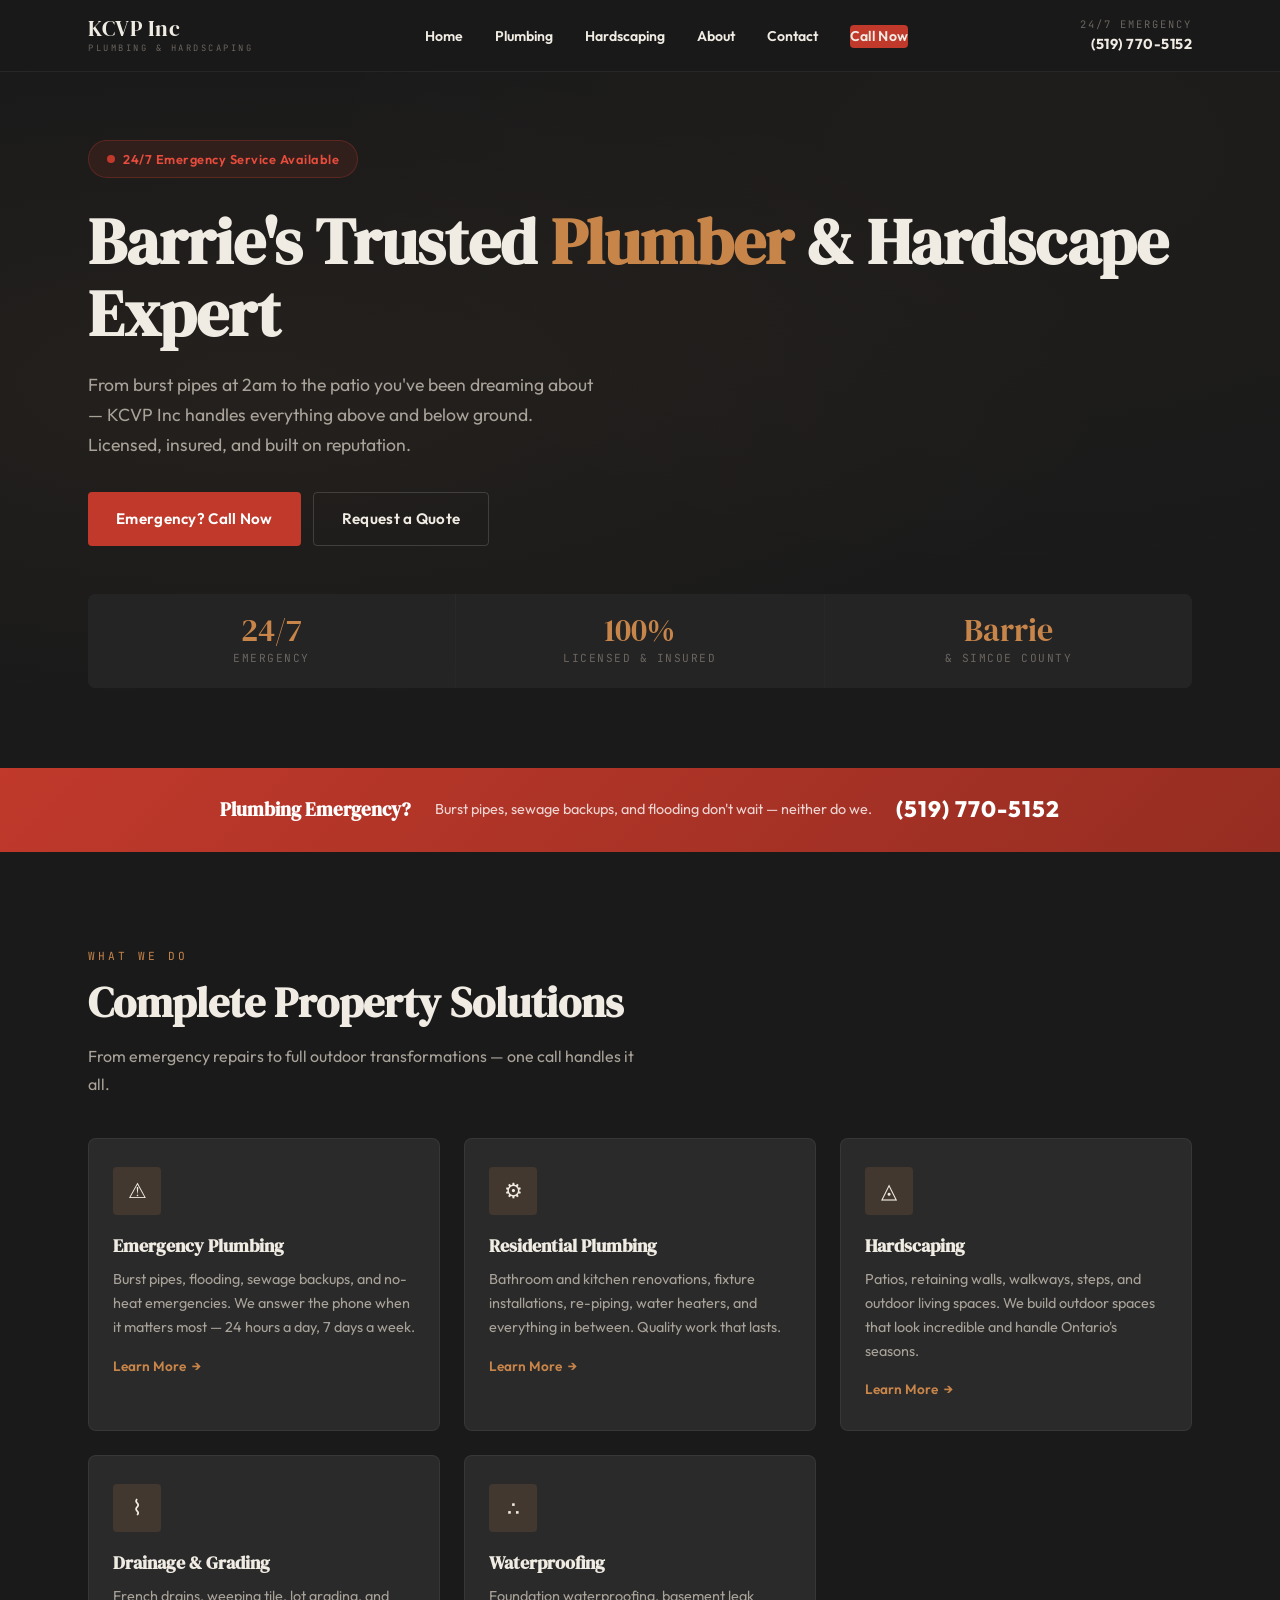
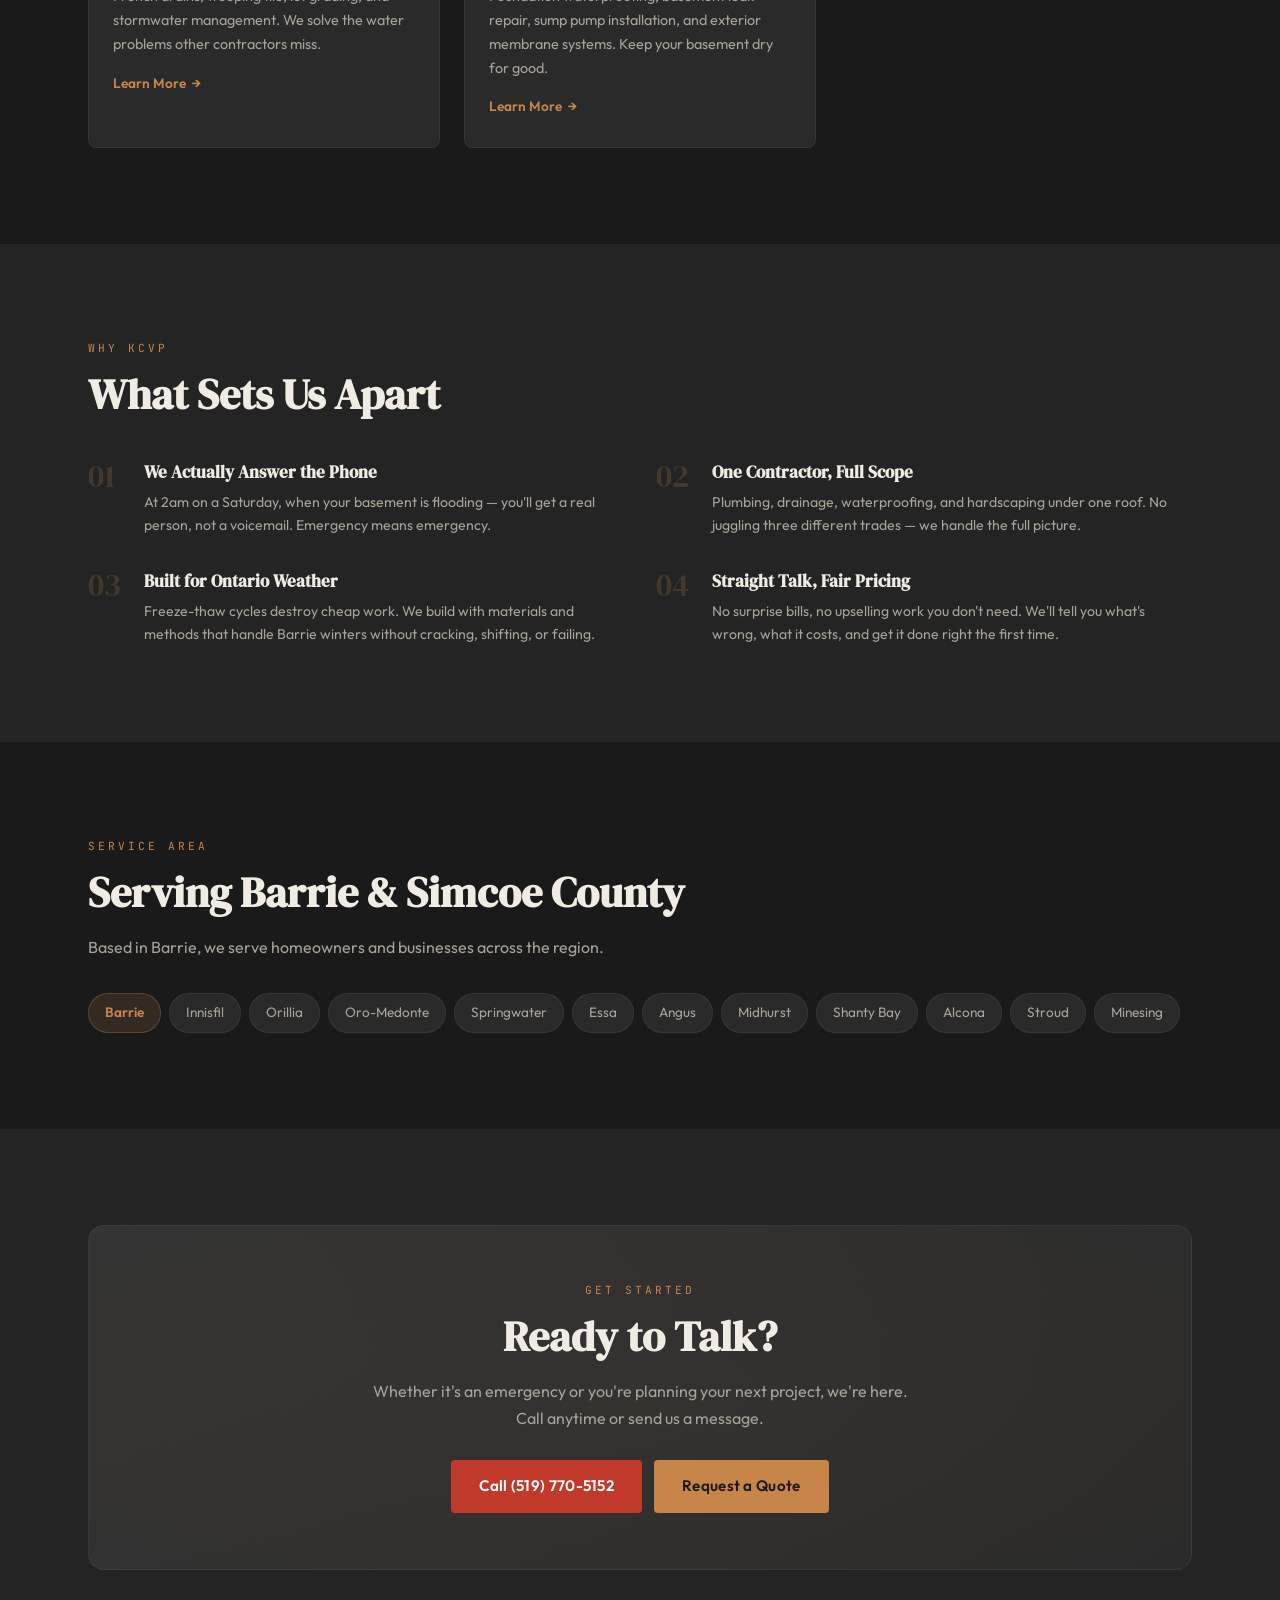
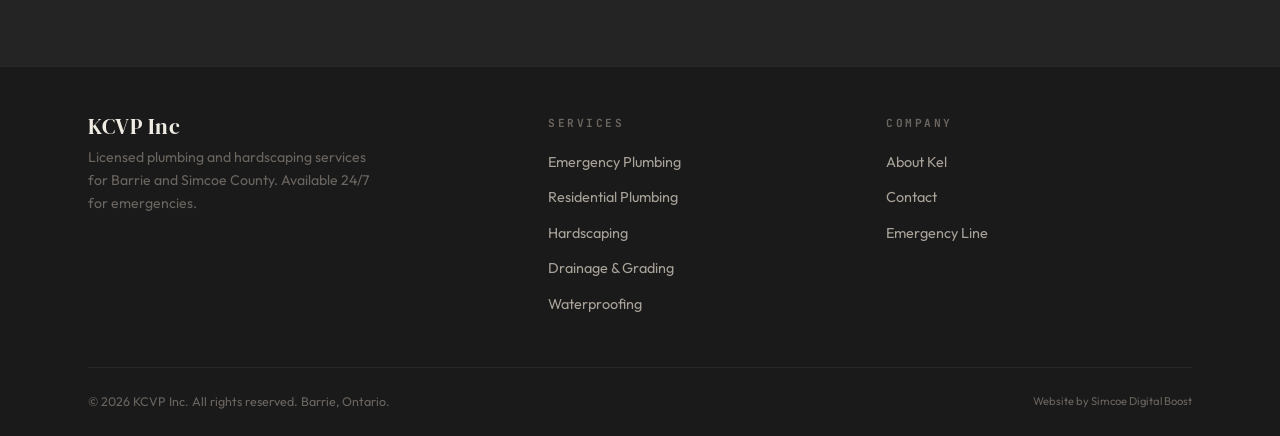
==== commit 11354129: "Add files via upload" ====
--- a/index.html
+++ b/index.html
@@ -281,29 +281,28 @@
 /* Mobile Nav */
 .main-nav {
   position: fixed;
-  top: var(--header-height);
+  top: 0;
   left: 0;
-  right: 0;
-  bottom: 0;
-  background: #000000;
+  width: 100%;
+  height: 100%;
+  background-color: #000000 !important;
   border-top: 3px solid var(--accent);
-  display: flex;
+  display: none;
   flex-direction: column;
-  padding: 32px 20px;
-  transform: translateX(100%);
-  transition: transform 0.35s ease;
-  z-index: 999;
+  padding: 100px 24px 32px;
+  z-index: 9999;
+  overflow-y: auto;
 }
 
 .main-nav.open {
-  transform: translateX(0);
+  display: flex !important;
 }
 
 .main-nav a {
-  font-size: 1.3rem;
-  color: #ffffff;
-  padding: 18px 0;
-  border-bottom: 1px solid rgba(200, 133, 74, 0.25);
+  font-size: 1.4rem;
+  color: #ffffff !important;
+  padding: 20px 0;
+  border-bottom: 1px solid rgba(200, 133, 74, 0.3);
   font-weight: 600;
 }
 
@@ -1061,18 +1060,24 @@
 
   .main-nav {
     position: static;
+    display: flex !important;
     flex-direction: row;
     transform: none;
     padding: 0;
-    background: transparent;
+    background: transparent !important;
     align-items: center;
     gap: 32px;
+    height: auto;
+    width: auto;
+    overflow: visible;
+    border-top: none;
   }
 
   .main-nav a {
     font-size: 0.88rem;
     padding: 0;
     border-bottom: none;
+    color: var(--text-primary) !important;
   }
 
   .header-phone {
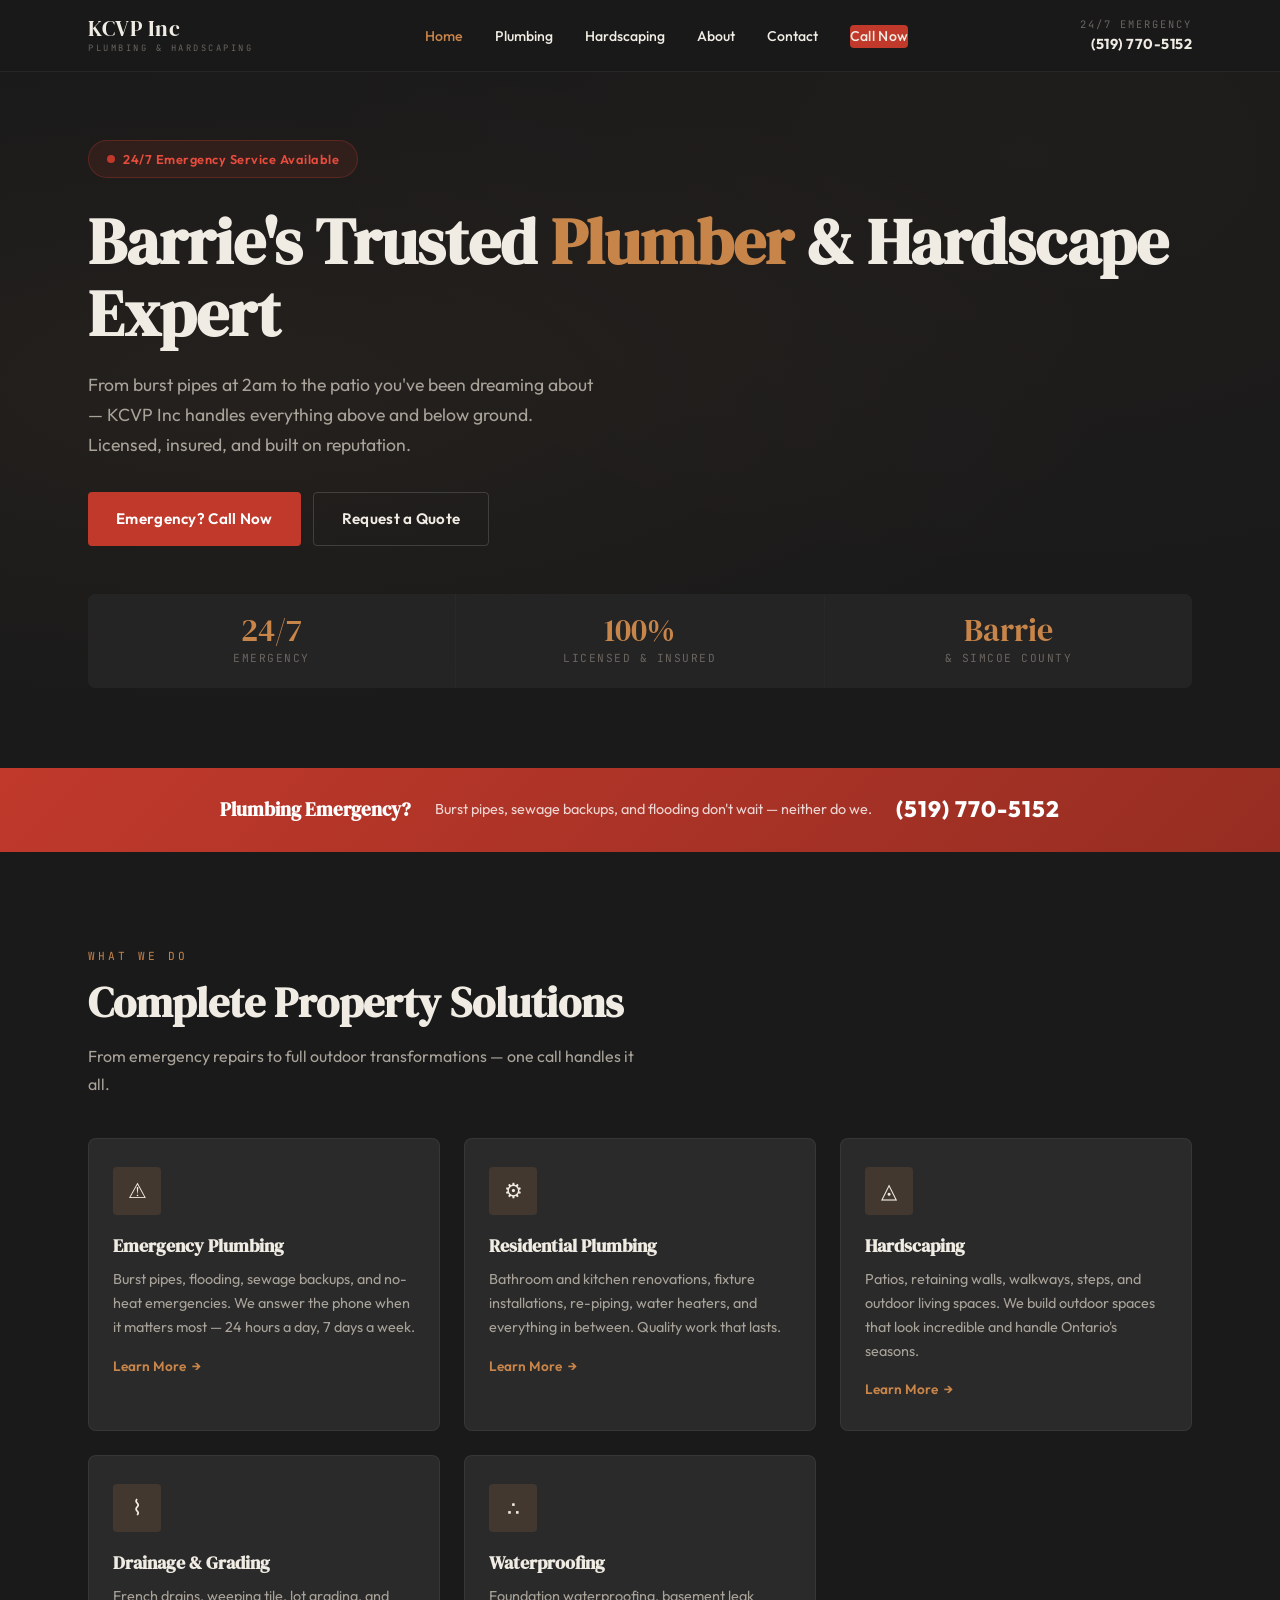
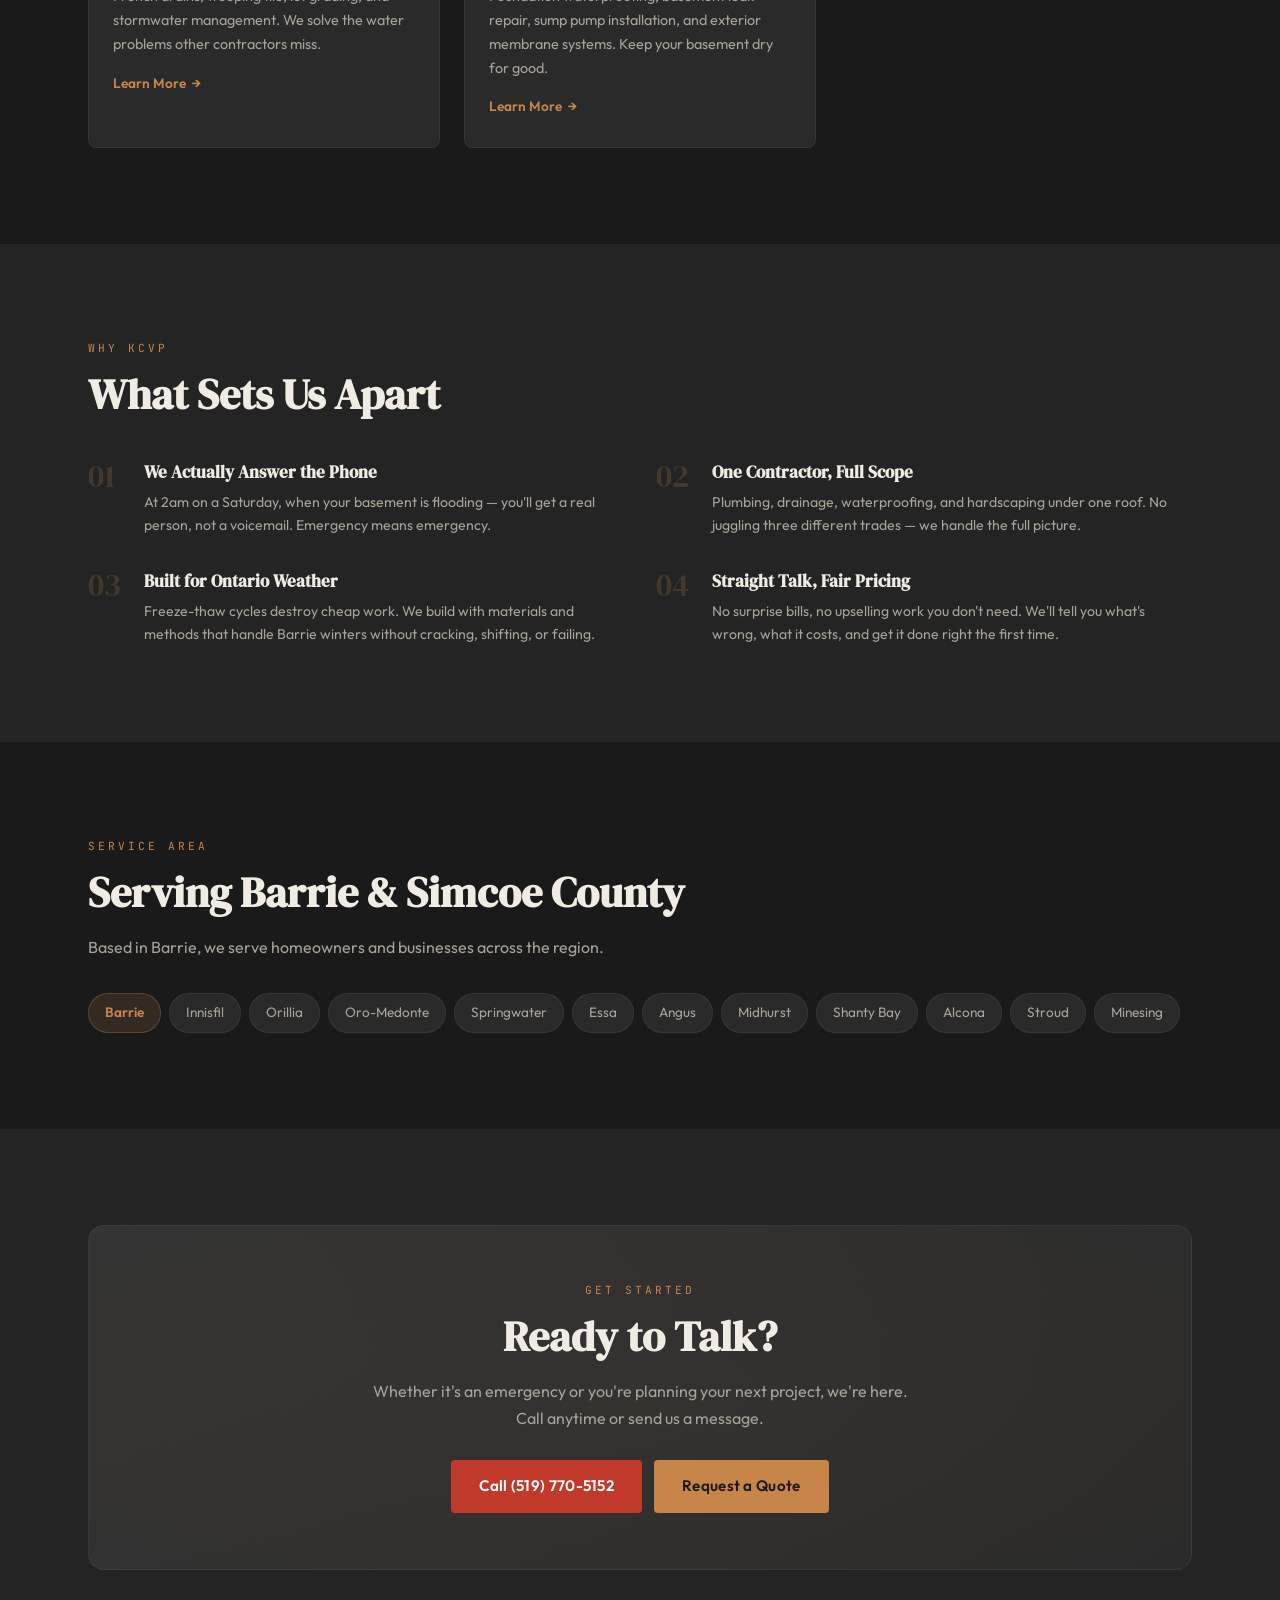
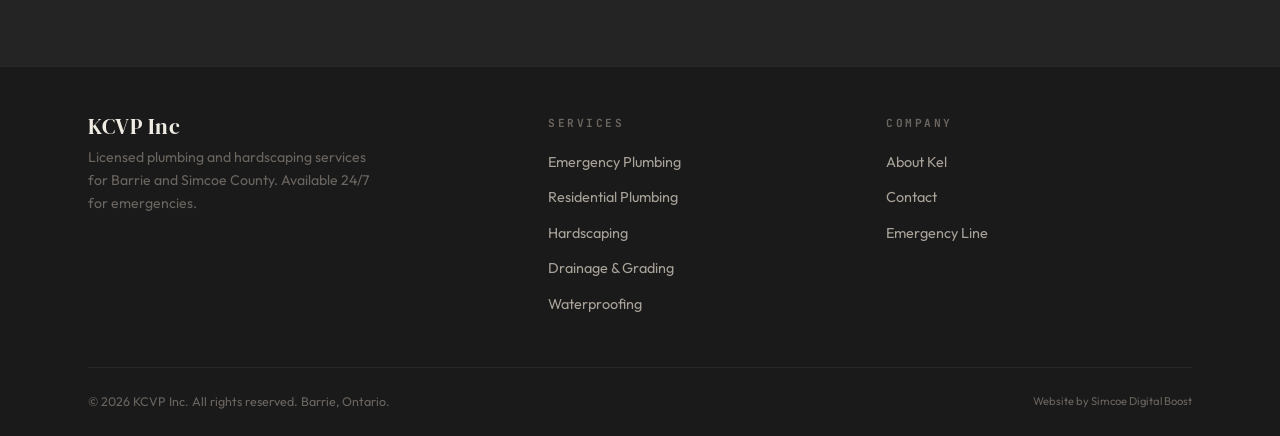
==== commit 74857c60: "Add files via upload" ====
--- a/index.html
+++ b/index.html
@@ -8,1138 +8,7 @@
   <link rel="preconnect" href="https://fonts.googleapis.com">
   <link rel="preconnect" href="https://fonts.gstatic.com" crossorigin>
   <link href="https://fonts.googleapis.com/css2?family=DM+Serif+Display&family=JetBrains+Mono:wght@400;500&family=Outfit:wght@300;400;500;600;700;800&display=swap" rel="stylesheet">
-  <style>
-/* ============================================
-   KCVP Inc — Plumbing & Hardscaping
-   Mobile-first CSS
-   ============================================ */
-
-/* --- Google Fonts loaded in HTML head --- */
-
-/* --- CSS Variables --- */
-:root {
-  --bg-primary: #1a1a1a;
-  --bg-secondary: #242424;
-  --bg-card: #2a2a2a;
-  --bg-elevated: #333333;
-  --text-primary: #f0ece4;
-  --text-secondary: #a8a299;
-  --text-muted: #6b6560;
-  --accent: #c8854a;
-  --accent-light: #daa06d;
-  --accent-dark: #a66a30;
-  --accent-glow: rgba(200, 133, 74, 0.15);
-  --emergency: #c0392b;
-  --emergency-light: #e74c3c;
-  --white: #ffffff;
-  --border: rgba(255, 255, 255, 0.06);
-  --shadow-sm: 0 1px 3px rgba(0,0,0,0.3);
-  --shadow-md: 0 4px 16px rgba(0,0,0,0.4);
-  --shadow-lg: 0 8px 32px rgba(0,0,0,0.5);
-  --radius-sm: 4px;
-  --radius-md: 8px;
-  --radius-lg: 16px;
-  --font-display: 'DM Serif Display', Georgia, serif;
-  --font-body: 'Outfit', -apple-system, sans-serif;
-  --font-mono: 'JetBrains Mono', monospace;
-  --max-width: 1200px;
-  --header-height: 72px;
-}
-
-/* --- Reset & Base --- */
-*, *::before, *::after {
-  box-sizing: border-box;
-  margin: 0;
-  padding: 0;
-}
-
-html {
-  font-size: 16px;
-  scroll-behavior: smooth;
-  -webkit-font-smoothing: antialiased;
-  -moz-osx-font-smoothing: grayscale;
-}
-
-body {
-  font-family: var(--font-body);
-  background: var(--bg-primary);
-  color: var(--text-primary);
-  line-height: 1.6;
-  overflow-x: hidden;
-}
-
-img {
-  max-width: 100%;
-  height: auto;
-  display: block;
-}
-
-a {
-  color: var(--accent);
-  text-decoration: none;
-  transition: color 0.2s ease;
-}
-
-a:hover {
-  color: var(--accent-light);
-}
-
-/* --- Utility --- */
-.container {
-  width: 100%;
-  max-width: var(--max-width);
-  margin: 0 auto;
-  padding: 0 20px;
-}
-
-.section-label {
-  font-family: var(--font-mono);
-  font-size: 0.7rem;
-  letter-spacing: 3px;
-  text-transform: uppercase;
-  color: var(--accent);
-  margin-bottom: 12px;
-  display: block;
-}
-
-.section-title {
-  font-family: var(--font-display);
-  font-size: 1.8rem;
-  color: var(--text-primary);
-  line-height: 1.2;
-  margin-bottom: 16px;
-}
-
-.section-subtitle {
-  color: var(--text-secondary);
-  font-size: 1rem;
-  max-width: 560px;
-  line-height: 1.7;
-}
-
-.text-center {
-  text-align: center;
-}
-
-.text-center .section-subtitle {
-  margin-left: auto;
-  margin-right: auto;
-}
-
-/* --- Buttons --- */
-.btn {
-  display: inline-flex;
-  align-items: center;
-  gap: 8px;
-  padding: 14px 28px;
-  border-radius: var(--radius-sm);
-  font-family: var(--font-body);
-  font-weight: 600;
-  font-size: 0.95rem;
-  border: none;
-  cursor: pointer;
-  transition: all 0.25s ease;
-  text-decoration: none;
-  letter-spacing: 0.3px;
-}
-
-.btn-primary {
-  background: var(--accent);
-  color: var(--bg-primary);
-}
-
-.btn-primary:hover {
-  background: var(--accent-light);
-  color: var(--bg-primary);
-  transform: translateY(-1px);
-  box-shadow: 0 4px 20px rgba(200, 133, 74, 0.3);
-}
-
-.btn-emergency {
-  background: var(--emergency);
-  color: var(--white);
-  animation: pulse-emergency 2.5s infinite;
-}
-
-.btn-emergency:hover {
-  background: var(--emergency-light);
-  color: var(--white);
-  transform: translateY(-1px);
-  box-shadow: 0 4px 20px rgba(192, 57, 43, 0.4);
-}
-
-@keyframes pulse-emergency {
-  0%, 100% { box-shadow: 0 0 0 0 rgba(192, 57, 43, 0.4); }
-  50% { box-shadow: 0 0 0 8px rgba(192, 57, 43, 0); }
-}
-
-.btn-outline {
-  background: transparent;
-  color: var(--text-primary);
-  border: 1px solid rgba(255,255,255,0.15);
-}
-
-.btn-outline:hover {
-  border-color: var(--accent);
-  color: var(--accent);
-}
-
-/* ============================================
-   HEADER
-   ============================================ */
-.site-header {
-  position: fixed;
-  top: 0;
-  left: 0;
-  right: 0;
-  z-index: 1000;
-  background: rgba(26, 26, 26, 0.92);
-  backdrop-filter: blur(16px);
-  -webkit-backdrop-filter: blur(16px);
-  border-bottom: 1px solid var(--border);
-  height: var(--header-height);
-}
-
-.header-inner {
-  display: flex;
-  align-items: center;
-  justify-content: space-between;
-  height: var(--header-height);
-}
-
-.logo {
-  display: flex;
-  flex-direction: column;
-  gap: 0;
-}
-
-.logo-name {
-  font-family: var(--font-display);
-  font-size: 1.35rem;
-  color: var(--text-primary);
-  line-height: 1.1;
-  letter-spacing: 0.5px;
-}
-
-.logo-tagline {
-  font-family: var(--font-mono);
-  font-size: 0.55rem;
-  color: var(--text-muted);
-  letter-spacing: 2.5px;
-  text-transform: uppercase;
-}
-
-.header-phone {
-  display: none;
-}
-
-.header-phone a {
-  font-family: var(--font-body);
-  font-weight: 700;
-  font-size: 0.9rem;
-  color: var(--text-primary);
-  letter-spacing: 0.5px;
-}
-
-.header-phone .phone-label {
-  font-size: 0.65rem;
-  color: var(--text-muted);
-  letter-spacing: 2px;
-  text-transform: uppercase;
-  font-family: var(--font-mono);
-}
-
-/* Mobile nav toggle */
-.nav-toggle {
-  display: flex;
-  flex-direction: column;
-  gap: 5px;
-  background: none;
-  border: none;
-  cursor: pointer;
-  padding: 8px;
-}
-
-.nav-toggle span {
-  display: block;
-  width: 24px;
-  height: 2px;
-  background: var(--text-primary);
-  transition: all 0.3s ease;
-}
-
-.nav-toggle.active span:nth-child(1) {
-  transform: rotate(45deg) translate(5px, 5px);
-}
-.nav-toggle.active span:nth-child(2) {
-  opacity: 0;
-}
-.nav-toggle.active span:nth-child(3) {
-  transform: rotate(-45deg) translate(5px, -5px);
-}
-
-/* Mobile Nav */
-.main-nav {
-  position: fixed;
-  top: 0;
-  left: 0;
-  width: 100%;
-  height: 100%;
-  background-color: #000000 !important;
-  border-top: 3px solid var(--accent);
-  display: none;
-  flex-direction: column;
-  padding: 100px 24px 32px;
-  z-index: 9999;
-  overflow-y: auto;
-}
-
-.main-nav.open {
-  display: flex !important;
-}
-
-.main-nav a {
-  font-size: 1.4rem;
-  color: #ffffff !important;
-  padding: 20px 0;
-  border-bottom: 1px solid rgba(200, 133, 74, 0.3);
-  font-weight: 600;
-}
-
-.main-nav a:hover,
-.main-nav a.active {
-  color: var(--accent);
-}
-
-.nav-cta {
-  margin-top: 24px;
-}
-
-/* ============================================
-   HERO
-   ============================================ */
-.hero {
-  padding: 120px 0 60px;
-  position: relative;
-  overflow: hidden;
-  min-height: 85vh;
-  display: flex;
-  align-items: center;
-}
-
-.hero::before {
-  content: '';
-  position: absolute;
-  top: 0;
-  left: 0;
-  right: 0;
-  bottom: 0;
-  background: 
-    radial-gradient(ellipse at 20% 50%, rgba(200, 133, 74, 0.06) 0%, transparent 60%),
-    radial-gradient(ellipse at 80% 20%, rgba(200, 133, 74, 0.03) 0%, transparent 50%);
-  pointer-events: none;
-}
-
-.hero-content {
-  position: relative;
-  z-index: 2;
-}
-
-.hero-emergency-badge {
-  display: inline-flex;
-  align-items: center;
-  gap: 8px;
-  background: rgba(192, 57, 43, 0.12);
-  border: 1px solid rgba(192, 57, 43, 0.3);
-  border-radius: 100px;
-  padding: 8px 18px;
-  margin-bottom: 28px;
-  font-size: 0.8rem;
-  font-weight: 600;
-  color: var(--emergency-light);
-  letter-spacing: 0.5px;
-}
-
-.hero-emergency-badge .pulse-dot {
-  width: 8px;
-  height: 8px;
-  background: var(--emergency);
-  border-radius: 50%;
-  animation: pulse-dot 1.5s infinite;
-}
-
-@keyframes pulse-dot {
-  0%, 100% { opacity: 1; transform: scale(1); }
-  50% { opacity: 0.5; transform: scale(1.4); }
-}
-
-.hero-title {
-  font-family: var(--font-display);
-  font-size: 2.4rem;
-  line-height: 1.12;
-  color: var(--text-primary);
-  margin-bottom: 20px;
-}
-
-.hero-title .accent {
-  color: var(--accent);
-}
-
-.hero-description {
-  color: var(--text-secondary);
-  font-size: 1.05rem;
-  line-height: 1.7;
-  max-width: 520px;
-  margin-bottom: 32px;
-}
-
-.hero-buttons {
-  display: flex;
-  flex-direction: column;
-  gap: 12px;
-}
-
-.hero-stats {
-  display: grid;
-  grid-template-columns: repeat(3, 1fr);
-  gap: 1px;
-  background: var(--border);
-  margin-top: 48px;
-  border-radius: var(--radius-md);
-  overflow: hidden;
-}
-
-.hero-stat {
-  background: var(--bg-secondary);
-  padding: 20px 16px;
-  text-align: center;
-}
-
-.hero-stat .stat-number {
-  font-family: var(--font-display);
-  font-size: 1.6rem;
-  color: var(--accent);
-  line-height: 1;
-  margin-bottom: 4px;
-}
-
-.hero-stat .stat-label {
-  font-size: 0.7rem;
-  color: var(--text-muted);
-  text-transform: uppercase;
-  letter-spacing: 1.5px;
-  font-family: var(--font-mono);
-}
-
-/* ============================================
-   EMERGENCY BANNER
-   ============================================ */
-.emergency-banner {
-  background: linear-gradient(135deg, var(--emergency) 0%, #962d22 100%);
-  padding: 24px 0;
-  text-align: center;
-}
-
-.emergency-banner-inner {
-  display: flex;
-  flex-direction: column;
-  align-items: center;
-  gap: 12px;
-}
-
-.emergency-banner h3 {
-  font-family: var(--font-display);
-  font-size: 1.2rem;
-  color: var(--white);
-}
-
-.emergency-banner p {
-  color: rgba(255,255,255,0.8);
-  font-size: 0.9rem;
-}
-
-.emergency-banner .phone-number {
-  font-family: var(--font-body);
-  font-weight: 800;
-  font-size: 1.4rem;
-  color: var(--white);
-  letter-spacing: 1px;
-}
-
-/* ============================================
-   SERVICES OVERVIEW
-   ============================================ */
-.services-section {
-  padding: 72px 0;
-}
-
-.services-grid {
-  display: grid;
-  grid-template-columns: 1fr;
-  gap: 16px;
-  margin-top: 40px;
-}
-
-.service-card {
-  background: var(--bg-card);
-  border: 1px solid var(--border);
-  border-radius: var(--radius-md);
-  padding: 28px 24px;
-  transition: all 0.3s ease;
-  position: relative;
-  overflow: hidden;
-}
-
-.service-card::before {
-  content: '';
-  position: absolute;
-  top: 0;
-  left: 0;
-  right: 0;
-  height: 3px;
-  background: var(--accent);
-  transform: scaleX(0);
-  transform-origin: left;
-  transition: transform 0.35s ease;
-}
-
-.service-card:hover::before {
-  transform: scaleX(1);
-}
-
-.service-card:hover {
-  border-color: rgba(200, 133, 74, 0.2);
-  transform: translateY(-2px);
-  box-shadow: var(--shadow-md);
-}
-
-.service-card-icon {
-  width: 48px;
-  height: 48px;
-  border-radius: var(--radius-sm);
-  background: var(--accent-glow);
-  display: flex;
-  align-items: center;
-  justify-content: center;
-  margin-bottom: 16px;
-  font-size: 1.3rem;
-}
-
-.service-card h3 {
-  font-family: var(--font-display);
-  font-size: 1.15rem;
-  color: var(--text-primary);
-  margin-bottom: 8px;
-}
-
-.service-card p {
-  color: var(--text-secondary);
-  font-size: 0.9rem;
-  line-height: 1.65;
-}
-
-.service-card .card-link {
-  display: inline-flex;
-  align-items: center;
-  gap: 6px;
-  margin-top: 16px;
-  font-size: 0.85rem;
-  font-weight: 600;
-  color: var(--accent);
-}
-
-.service-card .card-link::after {
-  content: '\2192';
-  transition: transform 0.2s ease;
-}
-
-.service-card:hover .card-link::after {
-  transform: translateX(4px);
-}
-
-/* ============================================
-   WHY CHOOSE US
-   ============================================ */
-.why-section {
-  padding: 72px 0;
-  background: var(--bg-secondary);
-}
-
-.why-grid {
-  display: grid;
-  grid-template-columns: 1fr;
-  gap: 24px;
-  margin-top: 40px;
-}
-
-.why-item {
-  display: flex;
-  gap: 16px;
-  align-items: flex-start;
-}
-
-.why-number {
-  font-family: var(--font-display);
-  font-size: 2rem;
-  color: rgba(200, 133, 74, 0.2);
-  line-height: 1;
-  flex-shrink: 0;
-  width: 40px;
-}
-
-.why-item h4 {
-  font-family: var(--font-display);
-  font-size: 1.05rem;
-  color: var(--text-primary);
-  margin-bottom: 4px;
-}
-
-.why-item p {
-  color: var(--text-secondary);
-  font-size: 0.88rem;
-  line-height: 1.65;
-}
-
-/* ============================================
-   SERVICE AREA
-   ============================================ */
-.area-section {
-  padding: 72px 0;
-}
-
-.area-tags {
-  display: flex;
-  flex-wrap: wrap;
-  gap: 8px;
-  margin-top: 32px;
-}
-
-.area-tag {
-  background: var(--bg-card);
-  border: 1px solid var(--border);
-  padding: 8px 16px;
-  border-radius: 100px;
-  font-size: 0.85rem;
-  color: var(--text-secondary);
-  transition: all 0.2s ease;
-}
-
-.area-tag:hover {
-  border-color: var(--accent);
-  color: var(--accent);
-}
-
-.area-tag.primary {
-  background: var(--accent-glow);
-  border-color: rgba(200, 133, 74, 0.3);
-  color: var(--accent);
-  font-weight: 600;
-}
-
-/* ============================================
-   CTA SECTION
-   ============================================ */
-.cta-section {
-  padding: 72px 0;
-  background: var(--bg-secondary);
-}
-
-.cta-box {
-  background: linear-gradient(135deg, var(--bg-elevated) 0%, var(--bg-card) 100%);
-  border: 1px solid var(--border);
-  border-radius: var(--radius-lg);
-  padding: 40px 24px;
-  text-align: center;
-  position: relative;
-  overflow: hidden;
-}
-
-.cta-box::before {
-  content: '';
-  position: absolute;
-  top: -50%;
-  left: -50%;
-  width: 200%;
-  height: 200%;
-  background: radial-gradient(ellipse at center, rgba(200, 133, 74, 0.04) 0%, transparent 60%);
-  pointer-events: none;
-}
-
-.cta-box .section-title {
-  position: relative;
-}
-
-.cta-box .section-subtitle {
-  margin: 0 auto 28px;
-  position: relative;
-}
-
-.cta-buttons {
-  display: flex;
-  flex-direction: column;
-  gap: 12px;
-  align-items: center;
-  position: relative;
-}
-
-/* ============================================
-   FOOTER
-   ============================================ */
-.site-footer {
-  padding: 48px 0 24px;
-  border-top: 1px solid var(--border);
-}
-
-.footer-top {
-  display: grid;
-  grid-template-columns: 1fr;
-  gap: 32px;
-  margin-bottom: 40px;
-}
-
-.footer-brand .logo-name {
-  margin-bottom: 8px;
-}
-
-.footer-brand p {
-  color: var(--text-muted);
-  font-size: 0.88rem;
-  line-height: 1.6;
-  max-width: 300px;
-}
-
-.footer-col h4 {
-  font-family: var(--font-mono);
-  font-size: 0.7rem;
-  letter-spacing: 2.5px;
-  text-transform: uppercase;
-  color: var(--text-muted);
-  margin-bottom: 16px;
-}
-
-.footer-col ul {
-  list-style: none;
-}
-
-.footer-col li {
-  margin-bottom: 10px;
-}
-
-.footer-col a {
-  color: var(--text-secondary);
-  font-size: 0.9rem;
-  transition: color 0.2s ease;
-}
-
-.footer-col a:hover {
-  color: var(--accent);
-}
-
-.footer-bottom {
-  border-top: 1px solid var(--border);
-  padding-top: 24px;
-  display: flex;
-  flex-direction: column;
-  gap: 12px;
-  align-items: center;
-  text-align: center;
-}
-
-.footer-bottom p {
-  font-size: 0.78rem;
-  color: var(--text-muted);
-}
-
-.footer-bottom .credit {
-  font-size: 0.7rem;
-  color: var(--text-muted);
-}
-
-.footer-bottom .credit a {
-  color: var(--text-muted);
-}
-
-.footer-bottom .credit a:hover {
-  color: var(--accent);
-}
-
-/* ============================================
-   PAGE-LEVEL STYLES
-   ============================================ */
-
-/* --- Services Pages Hero --- */
-.page-hero {
-  padding: 120px 0 48px;
-  background: var(--bg-secondary);
-  border-bottom: 1px solid var(--border);
-}
-
-.page-hero .section-title {
-  font-size: 2rem;
-}
-
-/* --- Service Detail Blocks --- */
-.service-detail {
-  padding: 60px 0;
-  border-bottom: 1px solid var(--border);
-}
-
-.service-detail:last-child {
-  border-bottom: none;
-}
-
-.service-detail h3 {
-  font-family: var(--font-display);
-  font-size: 1.4rem;
-  margin-bottom: 12px;
-}
-
-.service-detail p {
-  color: var(--text-secondary);
-  line-height: 1.7;
-  margin-bottom: 16px;
-}
-
-.service-list {
-  list-style: none;
-  margin-top: 16px;
-}
-
-.service-list li {
-  padding: 10px 0;
-  border-bottom: 1px solid var(--border);
-  color: var(--text-secondary);
-  font-size: 0.9rem;
-  display: flex;
-  align-items: center;
-  gap: 10px;
-}
-
-.service-list li::before {
-  content: '';
-  width: 6px;
-  height: 6px;
-  background: var(--accent);
-  border-radius: 50%;
-  flex-shrink: 0;
-}
-
-/* --- Contact Form --- */
-.contact-section {
-  padding: 72px 0;
-}
-
-.contact-grid {
-  display: grid;
-  grid-template-columns: 1fr;
-  gap: 40px;
-  margin-top: 40px;
-}
-
-.contact-form {
-  display: flex;
-  flex-direction: column;
-  gap: 16px;
-}
-
-.form-group label {
-  display: block;
-  font-size: 0.8rem;
-  font-weight: 600;
-  color: var(--text-secondary);
-  margin-bottom: 6px;
-  letter-spacing: 0.5px;
-}
-
-.form-group input,
-.form-group textarea,
-.form-group select {
-  width: 100%;
-  padding: 12px 16px;
-  background: var(--bg-card);
-  border: 1px solid var(--border);
-  border-radius: var(--radius-sm);
-  color: var(--text-primary);
-  font-family: var(--font-body);
-  font-size: 0.95rem;
-  transition: border-color 0.2s ease;
-}
-
-.form-group input:focus,
-.form-group textarea:focus,
-.form-group select:focus {
-  outline: none;
-  border-color: var(--accent);
-}
-
-.form-group textarea {
-  min-height: 120px;
-  resize: vertical;
-}
-
-.contact-info-block {
-  background: var(--bg-card);
-  border: 1px solid var(--border);
-  border-radius: var(--radius-md);
-  padding: 24px;
-}
-
-.contact-info-block h4 {
-  font-family: var(--font-display);
-  font-size: 1.1rem;
-  margin-bottom: 16px;
-}
-
-.contact-info-item {
-  display: flex;
-  gap: 12px;
-  align-items: flex-start;
-  padding: 12px 0;
-  border-bottom: 1px solid var(--border);
-}
-
-.contact-info-item:last-child {
-  border-bottom: none;
-}
-
-.contact-info-item .info-label {
-  font-family: var(--font-mono);
-  font-size: 0.65rem;
-  color: var(--text-muted);
-  text-transform: uppercase;
-  letter-spacing: 1.5px;
-}
-
-.contact-info-item .info-value {
-  color: var(--text-primary);
-  font-size: 0.95rem;
-  font-weight: 500;
-}
-
-/* --- About Page --- */
-.about-section {
-  padding: 60px 0;
-}
-
-.about-content p {
-  color: var(--text-secondary);
-  line-height: 1.8;
-  margin-bottom: 16px;
-  max-width: 680px;
-}
-
-.about-values {
-  display: grid;
-  grid-template-columns: 1fr;
-  gap: 16px;
-  margin-top: 32px;
-}
-
-.about-value {
-  background: var(--bg-card);
-  border: 1px solid var(--border);
-  border-radius: var(--radius-md);
-  padding: 24px;
-}
-
-.about-value h4 {
-  font-family: var(--font-display);
-  font-size: 1.05rem;
-  margin-bottom: 6px;
-}
-
-.about-value p {
-  color: var(--text-secondary);
-  font-size: 0.88rem;
-  line-height: 1.6;
-}
-
-/* ============================================
-   TABLET — 600px+
-   ============================================ */
-@media (min-width: 600px) {
-  .container {
-    padding: 0 32px;
-  }
-
-  .section-title {
-    font-size: 2.2rem;
-  }
-
-  .hero-title {
-    font-size: 3rem;
-  }
-
-  .hero-buttons {
-    flex-direction: row;
-  }
-
-  .services-grid {
-    grid-template-columns: repeat(2, 1fr);
-  }
-
-  .why-grid {
-    grid-template-columns: repeat(2, 1fr);
-  }
-
-  .cta-box {
-    padding: 56px 40px;
-  }
-
-  .cta-buttons {
-    flex-direction: row;
-    justify-content: center;
-  }
-
-  .footer-top {
-    grid-template-columns: 1.4fr 1fr 1fr;
-  }
-
-  .footer-bottom {
-    flex-direction: row;
-    justify-content: space-between;
-  }
-
-  .contact-grid {
-    grid-template-columns: 1.2fr 1fr;
-  }
-
-  .about-values {
-    grid-template-columns: repeat(2, 1fr);
-  }
-
-  .page-hero .section-title {
-    font-size: 2.4rem;
-  }
-}
-
-/* ============================================
-   DESKTOP — 900px+
-   ============================================ */
-@media (min-width: 900px) {
-  .container {
-    padding: 0 48px;
-  }
-
-  .section-title {
-    font-size: 2.6rem;
-  }
-
-  .hero {
-    padding: 140px 0 80px;
-  }
-
-  .hero-title {
-    font-size: 3.6rem;
-  }
-
-  .hero-description {
-    font-size: 1.1rem;
-  }
-
-  .services-section,
-  .why-section,
-  .area-section,
-  .cta-section {
-    padding: 96px 0;
-  }
-
-  .services-grid {
-    grid-template-columns: repeat(3, 1fr);
-    gap: 20px;
-  }
-
-  .why-grid {
-    grid-template-columns: repeat(2, 1fr);
-    gap: 32px;
-  }
-
-  .nav-toggle {
-    display: none;
-  }
-
-  .main-nav {
-    position: static;
-    display: flex !important;
-    flex-direction: row;
-    transform: none;
-    padding: 0;
-    background: transparent !important;
-    align-items: center;
-    gap: 32px;
-    height: auto;
-    width: auto;
-    overflow: visible;
-    border-top: none;
-  }
-
-  .main-nav a {
-    font-size: 0.88rem;
-    padding: 0;
-    border-bottom: none;
-    color: var(--text-primary) !important;
-  }
-
-  .header-phone {
-    display: flex;
-    flex-direction: column;
-    align-items: flex-end;
-    gap: 0;
-  }
-
-  .nav-cta {
-    margin-top: 0;
-  }
-
-  .hero-stat .stat-number {
-    font-size: 2rem;
-  }
-
-  .emergency-banner-inner {
-    flex-direction: row;
-    justify-content: center;
-    gap: 24px;
-  }
-
-  .about-values {
-    grid-template-columns: repeat(3, 1fr);
-  }
-}
-
-/* ============================================
-   WIDE DESKTOP — 1100px+
-   ============================================ */
-@media (min-width: 1100px) {
-  .hero-title {
-    font-size: 4rem;
-  }
-
-  .services-grid {
-    gap: 24px;
-  }
-}
-
-/* ============================================
-   ANIMATIONS
-   ============================================ */
-.fade-in {
-  opacity: 0;
-  transform: translateY(20px);
-  transition: opacity 0.6s ease, transform 0.6s ease;
-}
-
-.fade-in.visible {
-  opacity: 1;
-  transform: translateY(0);
-}
-
-.fade-in-delay-1 { transition-delay: 0.1s; }
-.fade-in-delay-2 { transition-delay: 0.2s; }
-.fade-in-delay-3 { transition-delay: 0.3s; }
-.fade-in-delay-4 { transition-delay: 0.4s; }
-.fade-in-delay-5 { transition-delay: 0.5s; }
-
-</style>
+  <link rel="stylesheet" href="css/style.css">
 </head>
 <body>
 
@@ -1153,10 +22,10 @@
 
       <nav class="main-nav">
         <a href="index.html" class="active">Home</a>
-        <a href="plumbing.html">Plumbing</a>
-        <a href="hardscaping.html">Hardscaping</a>
-        <a href="about.html">About</a>
-        <a href="contact.html">Contact</a>
+        <a href="pages/plumbing.html">Plumbing</a>
+        <a href="pages/hardscaping.html">Hardscaping</a>
+        <a href="pages/about.html">About</a>
+        <a href="pages/contact.html">Contact</a>
         <div class="nav-cta">
           <a href="tel:+15197705152" class="btn btn-emergency">Call Now</a>
         </div>
@@ -1196,7 +65,7 @@
           <a href="tel:+15197705152" class="btn btn-emergency">
             Emergency? Call Now
           </a>
-          <a href="contact.html" class="btn btn-outline">
+          <a href="pages/contact.html" class="btn btn-outline">
             Request a Quote
           </a>
         </div>
@@ -1241,35 +110,35 @@
           <div class="service-card-icon">&#9888;</div>
           <h3>Emergency Plumbing</h3>
           <p>Burst pipes, flooding, sewage backups, and no-heat emergencies. We answer the phone when it matters most — 24 hours a day, 7 days a week.</p>
-          <a href="plumbing.html" class="card-link">Learn More</a>
+          <a href="pages/plumbing.html" class="card-link">Learn More</a>
         </div>
 
         <div class="service-card fade-in fade-in-delay-2">
           <div class="service-card-icon">&#9881;</div>
           <h3>Residential Plumbing</h3>
           <p>Bathroom and kitchen renovations, fixture installations, re-piping, water heaters, and everything in between. Quality work that lasts.</p>
-          <a href="plumbing.html" class="card-link">Learn More</a>
+          <a href="pages/plumbing.html" class="card-link">Learn More</a>
         </div>
 
         <div class="service-card fade-in fade-in-delay-3">
           <div class="service-card-icon">&#9708;</div>
           <h3>Hardscaping</h3>
           <p>Patios, retaining walls, walkways, steps, and outdoor living spaces. We build outdoor spaces that look incredible and handle Ontario's seasons.</p>
-          <a href="hardscaping.html" class="card-link">Learn More</a>
+          <a href="pages/hardscaping.html" class="card-link">Learn More</a>
         </div>
 
         <div class="service-card fade-in fade-in-delay-4">
           <div class="service-card-icon">&#8967;</div>
           <h3>Drainage &amp; Grading</h3>
           <p>French drains, weeping tile, lot grading, and stormwater management. We solve the water problems other contractors miss.</p>
-          <a href="hardscaping.html" class="card-link">Learn More</a>
+          <a href="pages/hardscaping.html" class="card-link">Learn More</a>
         </div>
 
         <div class="service-card fade-in fade-in-delay-5">
           <div class="service-card-icon">&#9964;</div>
           <h3>Waterproofing</h3>
           <p>Foundation waterproofing, basement leak repair, sump pump installation, and exterior membrane systems. Keep your basement dry for good.</p>
-          <a href="hardscaping.html" class="card-link">Learn More</a>
+          <a href="pages/hardscaping.html" class="card-link">Learn More</a>
         </div>
 
       </div>
@@ -1354,7 +223,7 @@
 
         <div class="cta-buttons">
           <a href="tel:+15197705152" class="btn btn-emergency">Call (519) 770-5152</a>
-          <a href="contact.html" class="btn btn-primary">Request a Quote</a>
+          <a href="pages/contact.html" class="btn btn-primary">Request a Quote</a>
         </div>
       </div>
     </div>
@@ -1372,19 +241,19 @@
         <div class="footer-col">
           <h4>Services</h4>
           <ul>
-            <li><a href="plumbing.html">Emergency Plumbing</a></li>
-            <li><a href="plumbing.html">Residential Plumbing</a></li>
-            <li><a href="hardscaping.html">Hardscaping</a></li>
-            <li><a href="hardscaping.html">Drainage & Grading</a></li>
-            <li><a href="hardscaping.html">Waterproofing</a></li>
+            <li><a href="pages/plumbing.html">Emergency Plumbing</a></li>
+            <li><a href="pages/plumbing.html">Residential Plumbing</a></li>
+            <li><a href="pages/hardscaping.html">Hardscaping</a></li>
+            <li><a href="pages/hardscaping.html">Drainage & Grading</a></li>
+            <li><a href="pages/hardscaping.html">Waterproofing</a></li>
           </ul>
         </div>
 
         <div class="footer-col">
           <h4>Company</h4>
           <ul>
-            <li><a href="about.html">About Kel</a></li>
-            <li><a href="contact.html">Contact</a></li>
+            <li><a href="pages/about.html">About Kel</a></li>
+            <li><a href="pages/contact.html">Contact</a></li>
             <li><a href="tel:+15197705152">Emergency Line</a></li>
           </ul>
         </div>
@@ -1397,80 +266,6 @@
     </div>
   </footer>
 
-  <script>
-/* ============================================
-   KCVP Inc — Main JavaScript
-   ============================================ */
-
-document.addEventListener('DOMContentLoaded', () => {
-
-  // --- Mobile Nav Toggle ---
-  const navToggle = document.querySelector('.nav-toggle');
-  const mainNav = document.querySelector('.main-nav');
-
-  if (navToggle && mainNav) {
-    navToggle.addEventListener('click', () => {
-      navToggle.classList.toggle('active');
-      mainNav.classList.toggle('open');
-      document.body.style.overflow = mainNav.classList.contains('open') ? 'hidden' : '';
-    });
-
-    // Close nav on link click
-    mainNav.querySelectorAll('a').forEach(link => {
-      link.addEventListener('click', () => {
-        navToggle.classList.remove('active');
-        mainNav.classList.remove('open');
-        document.body.style.overflow = '';
-      });
-    });
-  }
-
-  // --- Scroll Fade-In ---
-  const fadeEls = document.querySelectorAll('.fade-in');
-
-  if ('IntersectionObserver' in window) {
-    const observer = new IntersectionObserver((entries) => {
-      entries.forEach(entry => {
-        if (entry.isIntersecting) {
-          entry.target.classList.add('visible');
-          observer.unobserve(entry.target);
-        }
-      });
-    }, {
-      threshold: 0.1,
-      rootMargin: '0px 0px -40px 0px'
-    });
-
-    fadeEls.forEach(el => observer.observe(el));
-  } else {
-    fadeEls.forEach(el => el.classList.add('visible'));
-  }
-
-  // --- Header scroll effect ---
-  const header = document.querySelector('.site-header');
-  let lastScroll = 0;
-
-  window.addEventListener('scroll', () => {
-    const currentScroll = window.pageYOffset;
-    if (currentScroll > 60) {
-      header.style.boxShadow = '0 2px 20px rgba(0,0,0,0.3)';
-    } else {
-      header.style.boxShadow = 'none';
-    }
-    lastScroll = currentScroll;
-  }, { passive: true });
-
-  // --- Active nav link ---
-  const currentPage = window.location.pathname.split('/').pop() || 'index.html';
-  document.querySelectorAll('.main-nav a').forEach(link => {
-    const href = link.getAttribute('href').split('/').pop();
-    if (href === currentPage) {
-      link.classList.add('active');
-    }
-  });
-
-});
-
-</script>
+  <script src="js/main.js"></script>
 </body>
 </html>
--- a/css/style.css
+++ b/css/style.css
@@ -0,0 +1,1125 @@
+/* ============================================
+   KCVP Inc — Plumbing & Hardscaping
+   Mobile-first CSS
+   ============================================ */
+
+/* --- Google Fonts loaded in HTML head --- */
+
+/* --- CSS Variables --- */
+:root {
+  --bg-primary: #1a1a1a;
+  --bg-secondary: #242424;
+  --bg-card: #2a2a2a;
+  --bg-elevated: #333333;
+  --text-primary: #f0ece4;
+  --text-secondary: #a8a299;
+  --text-muted: #6b6560;
+  --accent: #c8854a;
+  --accent-light: #daa06d;
+  --accent-dark: #a66a30;
+  --accent-glow: rgba(200, 133, 74, 0.15);
+  --emergency: #c0392b;
+  --emergency-light: #e74c3c;
+  --white: #ffffff;
+  --border: rgba(255, 255, 255, 0.06);
+  --shadow-sm: 0 1px 3px rgba(0,0,0,0.3);
+  --shadow-md: 0 4px 16px rgba(0,0,0,0.4);
+  --shadow-lg: 0 8px 32px rgba(0,0,0,0.5);
+  --radius-sm: 4px;
+  --radius-md: 8px;
+  --radius-lg: 16px;
+  --font-display: 'DM Serif Display', Georgia, serif;
+  --font-body: 'Outfit', -apple-system, sans-serif;
+  --font-mono: 'JetBrains Mono', monospace;
+  --max-width: 1200px;
+  --header-height: 72px;
+}
+
+/* --- Reset & Base --- */
+*, *::before, *::after {
+  box-sizing: border-box;
+  margin: 0;
+  padding: 0;
+}
+
+html {
+  font-size: 16px;
+  scroll-behavior: smooth;
+  -webkit-font-smoothing: antialiased;
+  -moz-osx-font-smoothing: grayscale;
+}
+
+body {
+  font-family: var(--font-body);
+  background: var(--bg-primary);
+  color: var(--text-primary);
+  line-height: 1.6;
+  overflow-x: hidden;
+}
+
+img {
+  max-width: 100%;
+  height: auto;
+  display: block;
+}
+
+a {
+  color: var(--accent);
+  text-decoration: none;
+  transition: color 0.2s ease;
+}
+
+a:hover {
+  color: var(--accent-light);
+}
+
+/* --- Utility --- */
+.container {
+  width: 100%;
+  max-width: var(--max-width);
+  margin: 0 auto;
+  padding: 0 20px;
+}
+
+.section-label {
+  font-family: var(--font-mono);
+  font-size: 0.7rem;
+  letter-spacing: 3px;
+  text-transform: uppercase;
+  color: var(--accent);
+  margin-bottom: 12px;
+  display: block;
+}
+
+.section-title {
+  font-family: var(--font-display);
+  font-size: 1.8rem;
+  color: var(--text-primary);
+  line-height: 1.2;
+  margin-bottom: 16px;
+}
+
+.section-subtitle {
+  color: var(--text-secondary);
+  font-size: 1rem;
+  max-width: 560px;
+  line-height: 1.7;
+}
+
+.text-center {
+  text-align: center;
+}
+
+.text-center .section-subtitle {
+  margin-left: auto;
+  margin-right: auto;
+}
+
+/* --- Buttons --- */
+.btn {
+  display: inline-flex;
+  align-items: center;
+  gap: 8px;
+  padding: 14px 28px;
+  border-radius: var(--radius-sm);
+  font-family: var(--font-body);
+  font-weight: 600;
+  font-size: 0.95rem;
+  border: none;
+  cursor: pointer;
+  transition: all 0.25s ease;
+  text-decoration: none;
+  letter-spacing: 0.3px;
+}
+
+.btn-primary {
+  background: var(--accent);
+  color: var(--bg-primary);
+}
+
+.btn-primary:hover {
+  background: var(--accent-light);
+  color: var(--bg-primary);
+  transform: translateY(-1px);
+  box-shadow: 0 4px 20px rgba(200, 133, 74, 0.3);
+}
+
+.btn-emergency {
+  background: var(--emergency);
+  color: var(--white);
+  animation: pulse-emergency 2.5s infinite;
+}
+
+.btn-emergency:hover {
+  background: var(--emergency-light);
+  color: var(--white);
+  transform: translateY(-1px);
+  box-shadow: 0 4px 20px rgba(192, 57, 43, 0.4);
+}
+
+@keyframes pulse-emergency {
+  0%, 100% { box-shadow: 0 0 0 0 rgba(192, 57, 43, 0.4); }
+  50% { box-shadow: 0 0 0 8px rgba(192, 57, 43, 0); }
+}
+
+.btn-outline {
+  background: transparent;
+  color: var(--text-primary);
+  border: 1px solid rgba(255,255,255,0.15);
+}
+
+.btn-outline:hover {
+  border-color: var(--accent);
+  color: var(--accent);
+}
+
+/* ============================================
+   HEADER
+   ============================================ */
+.site-header {
+  position: fixed;
+  top: 0;
+  left: 0;
+  right: 0;
+  z-index: 1000;
+  background: rgba(26, 26, 26, 0.92);
+  backdrop-filter: blur(16px);
+  -webkit-backdrop-filter: blur(16px);
+  border-bottom: 1px solid var(--border);
+  height: var(--header-height);
+}
+
+.header-inner {
+  display: flex;
+  align-items: center;
+  justify-content: space-between;
+  height: var(--header-height);
+}
+
+.logo {
+  display: flex;
+  flex-direction: column;
+  gap: 0;
+}
+
+.logo-name {
+  font-family: var(--font-display);
+  font-size: 1.35rem;
+  color: var(--text-primary);
+  line-height: 1.1;
+  letter-spacing: 0.5px;
+}
+
+.logo-tagline {
+  font-family: var(--font-mono);
+  font-size: 0.55rem;
+  color: var(--text-muted);
+  letter-spacing: 2.5px;
+  text-transform: uppercase;
+}
+
+.header-phone {
+  display: none;
+}
+
+.header-phone a {
+  font-family: var(--font-body);
+  font-weight: 700;
+  font-size: 0.9rem;
+  color: var(--text-primary);
+  letter-spacing: 0.5px;
+}
+
+.header-phone .phone-label {
+  font-size: 0.65rem;
+  color: var(--text-muted);
+  letter-spacing: 2px;
+  text-transform: uppercase;
+  font-family: var(--font-mono);
+}
+
+/* Mobile nav toggle */
+.nav-toggle {
+  display: flex;
+  flex-direction: column;
+  gap: 5px;
+  background: none;
+  border: none;
+  cursor: pointer;
+  padding: 8px;
+}
+
+.nav-toggle span {
+  display: block;
+  width: 24px;
+  height: 2px;
+  background: var(--text-primary);
+  transition: all 0.3s ease;
+}
+
+.nav-toggle.active span:nth-child(1) {
+  transform: rotate(45deg) translate(5px, 5px);
+}
+.nav-toggle.active span:nth-child(2) {
+  opacity: 0;
+}
+.nav-toggle.active span:nth-child(3) {
+  transform: rotate(-45deg) translate(5px, -5px);
+}
+
+/* Mobile Nav */
+.main-nav {
+  position: fixed;
+  top: var(--header-height);
+  left: 0;
+  right: 0;
+  bottom: 0;
+  background: var(--bg-primary);
+  display: flex;
+  flex-direction: column;
+  padding: 32px 20px;
+  transform: translateX(100%);
+  transition: transform 0.35s ease;
+  z-index: 999;
+}
+
+.main-nav.open {
+  transform: translateX(0);
+}
+
+.main-nav a {
+  font-size: 1.2rem;
+  color: var(--text-primary);
+  padding: 16px 0;
+  border-bottom: 1px solid rgba(255, 255, 255, 0.1);
+  font-weight: 500;
+}
+
+.main-nav a:hover,
+.main-nav a.active {
+  color: var(--accent);
+}
+
+.nav-cta {
+  margin-top: 24px;
+}
+
+/* ============================================
+   HERO
+   ============================================ */
+.hero {
+  padding: 120px 0 60px;
+  position: relative;
+  overflow: hidden;
+  min-height: 85vh;
+  display: flex;
+  align-items: center;
+}
+
+.hero::before {
+  content: '';
+  position: absolute;
+  top: 0;
+  left: 0;
+  right: 0;
+  bottom: 0;
+  background: 
+    radial-gradient(ellipse at 20% 50%, rgba(200, 133, 74, 0.06) 0%, transparent 60%),
+    radial-gradient(ellipse at 80% 20%, rgba(200, 133, 74, 0.03) 0%, transparent 50%);
+  pointer-events: none;
+}
+
+.hero-content {
+  position: relative;
+  z-index: 2;
+}
+
+.hero-emergency-badge {
+  display: inline-flex;
+  align-items: center;
+  gap: 8px;
+  background: rgba(192, 57, 43, 0.12);
+  border: 1px solid rgba(192, 57, 43, 0.3);
+  border-radius: 100px;
+  padding: 8px 18px;
+  margin-bottom: 28px;
+  font-size: 0.8rem;
+  font-weight: 600;
+  color: var(--emergency-light);
+  letter-spacing: 0.5px;
+}
+
+.hero-emergency-badge .pulse-dot {
+  width: 8px;
+  height: 8px;
+  background: var(--emergency);
+  border-radius: 50%;
+  animation: pulse-dot 1.5s infinite;
+}
+
+@keyframes pulse-dot {
+  0%, 100% { opacity: 1; transform: scale(1); }
+  50% { opacity: 0.5; transform: scale(1.4); }
+}
+
+.hero-title {
+  font-family: var(--font-display);
+  font-size: 2.4rem;
+  line-height: 1.12;
+  color: var(--text-primary);
+  margin-bottom: 20px;
+}
+
+.hero-title .accent {
+  color: var(--accent);
+}
+
+.hero-description {
+  color: var(--text-secondary);
+  font-size: 1.05rem;
+  line-height: 1.7;
+  max-width: 520px;
+  margin-bottom: 32px;
+}
+
+.hero-buttons {
+  display: flex;
+  flex-direction: column;
+  gap: 12px;
+}
+
+.hero-stats {
+  display: grid;
+  grid-template-columns: repeat(3, 1fr);
+  gap: 1px;
+  background: var(--border);
+  margin-top: 48px;
+  border-radius: var(--radius-md);
+  overflow: hidden;
+}
+
+.hero-stat {
+  background: var(--bg-secondary);
+  padding: 20px 16px;
+  text-align: center;
+}
+
+.hero-stat .stat-number {
+  font-family: var(--font-display);
+  font-size: 1.6rem;
+  color: var(--accent);
+  line-height: 1;
+  margin-bottom: 4px;
+}
+
+.hero-stat .stat-label {
+  font-size: 0.7rem;
+  color: var(--text-muted);
+  text-transform: uppercase;
+  letter-spacing: 1.5px;
+  font-family: var(--font-mono);
+}
+
+/* ============================================
+   EMERGENCY BANNER
+   ============================================ */
+.emergency-banner {
+  background: linear-gradient(135deg, var(--emergency) 0%, #962d22 100%);
+  padding: 24px 0;
+  text-align: center;
+}
+
+.emergency-banner-inner {
+  display: flex;
+  flex-direction: column;
+  align-items: center;
+  gap: 12px;
+}
+
+.emergency-banner h3 {
+  font-family: var(--font-display);
+  font-size: 1.2rem;
+  color: var(--white);
+}
+
+.emergency-banner p {
+  color: rgba(255,255,255,0.8);
+  font-size: 0.9rem;
+}
+
+.emergency-banner .phone-number {
+  font-family: var(--font-body);
+  font-weight: 800;
+  font-size: 1.4rem;
+  color: var(--white);
+  letter-spacing: 1px;
+}
+
+/* ============================================
+   SERVICES OVERVIEW
+   ============================================ */
+.services-section {
+  padding: 72px 0;
+}
+
+.services-grid {
+  display: grid;
+  grid-template-columns: 1fr;
+  gap: 16px;
+  margin-top: 40px;
+}
+
+.service-card {
+  background: var(--bg-card);
+  border: 1px solid var(--border);
+  border-radius: var(--radius-md);
+  padding: 28px 24px;
+  transition: all 0.3s ease;
+  position: relative;
+  overflow: hidden;
+}
+
+.service-card::before {
+  content: '';
+  position: absolute;
+  top: 0;
+  left: 0;
+  right: 0;
+  height: 3px;
+  background: var(--accent);
+  transform: scaleX(0);
+  transform-origin: left;
+  transition: transform 0.35s ease;
+}
+
+.service-card:hover::before {
+  transform: scaleX(1);
+}
+
+.service-card:hover {
+  border-color: rgba(200, 133, 74, 0.2);
+  transform: translateY(-2px);
+  box-shadow: var(--shadow-md);
+}
+
+.service-card-icon {
+  width: 48px;
+  height: 48px;
+  border-radius: var(--radius-sm);
+  background: var(--accent-glow);
+  display: flex;
+  align-items: center;
+  justify-content: center;
+  margin-bottom: 16px;
+  font-size: 1.3rem;
+}
+
+.service-card h3 {
+  font-family: var(--font-display);
+  font-size: 1.15rem;
+  color: var(--text-primary);
+  margin-bottom: 8px;
+}
+
+.service-card p {
+  color: var(--text-secondary);
+  font-size: 0.9rem;
+  line-height: 1.65;
+}
+
+.service-card .card-link {
+  display: inline-flex;
+  align-items: center;
+  gap: 6px;
+  margin-top: 16px;
+  font-size: 0.85rem;
+  font-weight: 600;
+  color: var(--accent);
+}
+
+.service-card .card-link::after {
+  content: '\2192';
+  transition: transform 0.2s ease;
+}
+
+.service-card:hover .card-link::after {
+  transform: translateX(4px);
+}
+
+/* ============================================
+   WHY CHOOSE US
+   ============================================ */
+.why-section {
+  padding: 72px 0;
+  background: var(--bg-secondary);
+}
+
+.why-grid {
+  display: grid;
+  grid-template-columns: 1fr;
+  gap: 24px;
+  margin-top: 40px;
+}
+
+.why-item {
+  display: flex;
+  gap: 16px;
+  align-items: flex-start;
+}
+
+.why-number {
+  font-family: var(--font-display);
+  font-size: 2rem;
+  color: rgba(200, 133, 74, 0.2);
+  line-height: 1;
+  flex-shrink: 0;
+  width: 40px;
+}
+
+.why-item h4 {
+  font-family: var(--font-display);
+  font-size: 1.05rem;
+  color: var(--text-primary);
+  margin-bottom: 4px;
+}
+
+.why-item p {
+  color: var(--text-secondary);
+  font-size: 0.88rem;
+  line-height: 1.65;
+}
+
+/* ============================================
+   SERVICE AREA
+   ============================================ */
+.area-section {
+  padding: 72px 0;
+}
+
+.area-tags {
+  display: flex;
+  flex-wrap: wrap;
+  gap: 8px;
+  margin-top: 32px;
+}
+
+.area-tag {
+  background: var(--bg-card);
+  border: 1px solid var(--border);
+  padding: 8px 16px;
+  border-radius: 100px;
+  font-size: 0.85rem;
+  color: var(--text-secondary);
+  transition: all 0.2s ease;
+}
+
+.area-tag:hover {
+  border-color: var(--accent);
+  color: var(--accent);
+}
+
+.area-tag.primary {
+  background: var(--accent-glow);
+  border-color: rgba(200, 133, 74, 0.3);
+  color: var(--accent);
+  font-weight: 600;
+}
+
+/* ============================================
+   CTA SECTION
+   ============================================ */
+.cta-section {
+  padding: 72px 0;
+  background: var(--bg-secondary);
+}
+
+.cta-box {
+  background: linear-gradient(135deg, var(--bg-elevated) 0%, var(--bg-card) 100%);
+  border: 1px solid var(--border);
+  border-radius: var(--radius-lg);
+  padding: 40px 24px;
+  text-align: center;
+  position: relative;
+  overflow: hidden;
+}
+
+.cta-box::before {
+  content: '';
+  position: absolute;
+  top: -50%;
+  left: -50%;
+  width: 200%;
+  height: 200%;
+  background: radial-gradient(ellipse at center, rgba(200, 133, 74, 0.04) 0%, transparent 60%);
+  pointer-events: none;
+}
+
+.cta-box .section-title {
+  position: relative;
+}
+
+.cta-box .section-subtitle {
+  margin: 0 auto 28px;
+  position: relative;
+}
+
+.cta-buttons {
+  display: flex;
+  flex-direction: column;
+  gap: 12px;
+  align-items: center;
+  position: relative;
+}
+
+/* ============================================
+   FOOTER
+   ============================================ */
+.site-footer {
+  padding: 48px 0 24px;
+  border-top: 1px solid var(--border);
+}
+
+.footer-top {
+  display: grid;
+  grid-template-columns: 1fr;
+  gap: 32px;
+  margin-bottom: 40px;
+}
+
+.footer-brand .logo-name {
+  margin-bottom: 8px;
+}
+
+.footer-brand p {
+  color: var(--text-muted);
+  font-size: 0.88rem;
+  line-height: 1.6;
+  max-width: 300px;
+}
+
+.footer-col h4 {
+  font-family: var(--font-mono);
+  font-size: 0.7rem;
+  letter-spacing: 2.5px;
+  text-transform: uppercase;
+  color: var(--text-muted);
+  margin-bottom: 16px;
+}
+
+.footer-col ul {
+  list-style: none;
+}
+
+.footer-col li {
+  margin-bottom: 10px;
+}
+
+.footer-col a {
+  color: var(--text-secondary);
+  font-size: 0.9rem;
+  transition: color 0.2s ease;
+}
+
+.footer-col a:hover {
+  color: var(--accent);
+}
+
+.footer-bottom {
+  border-top: 1px solid var(--border);
+  padding-top: 24px;
+  display: flex;
+  flex-direction: column;
+  gap: 12px;
+  align-items: center;
+  text-align: center;
+}
+
+.footer-bottom p {
+  font-size: 0.78rem;
+  color: var(--text-muted);
+}
+
+.footer-bottom .credit {
+  font-size: 0.7rem;
+  color: var(--text-muted);
+}
+
+.footer-bottom .credit a {
+  color: var(--text-muted);
+}
+
+.footer-bottom .credit a:hover {
+  color: var(--accent);
+}
+
+/* ============================================
+   PAGE-LEVEL STYLES
+   ============================================ */
+
+/* --- Services Pages Hero --- */
+.page-hero {
+  padding: 120px 0 48px;
+  background: var(--bg-secondary);
+  border-bottom: 1px solid var(--border);
+}
+
+.page-hero .section-title {
+  font-size: 2rem;
+}
+
+/* --- Service Detail Blocks --- */
+.service-detail {
+  padding: 60px 0;
+  border-bottom: 1px solid var(--border);
+}
+
+.service-detail:last-child {
+  border-bottom: none;
+}
+
+.service-detail h3 {
+  font-family: var(--font-display);
+  font-size: 1.4rem;
+  margin-bottom: 12px;
+}
+
+.service-detail p {
+  color: var(--text-secondary);
+  line-height: 1.7;
+  margin-bottom: 16px;
+}
+
+.service-list {
+  list-style: none;
+  margin-top: 16px;
+}
+
+.service-list li {
+  padding: 10px 0;
+  border-bottom: 1px solid var(--border);
+  color: var(--text-secondary);
+  font-size: 0.9rem;
+  display: flex;
+  align-items: center;
+  gap: 10px;
+}
+
+.service-list li::before {
+  content: '';
+  width: 6px;
+  height: 6px;
+  background: var(--accent);
+  border-radius: 50%;
+  flex-shrink: 0;
+}
+
+/* --- Contact Form --- */
+.contact-section {
+  padding: 72px 0;
+}
+
+.contact-grid {
+  display: grid;
+  grid-template-columns: 1fr;
+  gap: 40px;
+  margin-top: 40px;
+}
+
+.contact-form {
+  display: flex;
+  flex-direction: column;
+  gap: 16px;
+}
+
+.form-group label {
+  display: block;
+  font-size: 0.8rem;
+  font-weight: 600;
+  color: var(--text-secondary);
+  margin-bottom: 6px;
+  letter-spacing: 0.5px;
+}
+
+.form-group input,
+.form-group textarea,
+.form-group select {
+  width: 100%;
+  padding: 12px 16px;
+  background: var(--bg-card);
+  border: 1px solid var(--border);
+  border-radius: var(--radius-sm);
+  color: var(--text-primary);
+  font-family: var(--font-body);
+  font-size: 0.95rem;
+  transition: border-color 0.2s ease;
+}
+
+.form-group input:focus,
+.form-group textarea:focus,
+.form-group select:focus {
+  outline: none;
+  border-color: var(--accent);
+}
+
+.form-group textarea {
+  min-height: 120px;
+  resize: vertical;
+}
+
+.contact-info-block {
+  background: var(--bg-card);
+  border: 1px solid var(--border);
+  border-radius: var(--radius-md);
+  padding: 24px;
+}
+
+.contact-info-block h4 {
+  font-family: var(--font-display);
+  font-size: 1.1rem;
+  margin-bottom: 16px;
+}
+
+.contact-info-item {
+  display: flex;
+  gap: 12px;
+  align-items: flex-start;
+  padding: 12px 0;
+  border-bottom: 1px solid var(--border);
+}
+
+.contact-info-item:last-child {
+  border-bottom: none;
+}
+
+.contact-info-item .info-label {
+  font-family: var(--font-mono);
+  font-size: 0.65rem;
+  color: var(--text-muted);
+  text-transform: uppercase;
+  letter-spacing: 1.5px;
+}
+
+.contact-info-item .info-value {
+  color: var(--text-primary);
+  font-size: 0.95rem;
+  font-weight: 500;
+}
+
+/* --- About Page --- */
+.about-section {
+  padding: 60px 0;
+}
+
+.about-content p {
+  color: var(--text-secondary);
+  line-height: 1.8;
+  margin-bottom: 16px;
+  max-width: 680px;
+}
+
+.about-values {
+  display: grid;
+  grid-template-columns: 1fr;
+  gap: 16px;
+  margin-top: 32px;
+}
+
+.about-value {
+  background: var(--bg-card);
+  border: 1px solid var(--border);
+  border-radius: var(--radius-md);
+  padding: 24px;
+}
+
+.about-value h4 {
+  font-family: var(--font-display);
+  font-size: 1.05rem;
+  margin-bottom: 6px;
+}
+
+.about-value p {
+  color: var(--text-secondary);
+  font-size: 0.88rem;
+  line-height: 1.6;
+}
+
+/* ============================================
+   TABLET — 600px+
+   ============================================ */
+@media (min-width: 600px) {
+  .container {
+    padding: 0 32px;
+  }
+
+  .section-title {
+    font-size: 2.2rem;
+  }
+
+  .hero-title {
+    font-size: 3rem;
+  }
+
+  .hero-buttons {
+    flex-direction: row;
+  }
+
+  .services-grid {
+    grid-template-columns: repeat(2, 1fr);
+  }
+
+  .why-grid {
+    grid-template-columns: repeat(2, 1fr);
+  }
+
+  .cta-box {
+    padding: 56px 40px;
+  }
+
+  .cta-buttons {
+    flex-direction: row;
+    justify-content: center;
+  }
+
+  .footer-top {
+    grid-template-columns: 1.4fr 1fr 1fr;
+  }
+
+  .footer-bottom {
+    flex-direction: row;
+    justify-content: space-between;
+  }
+
+  .contact-grid {
+    grid-template-columns: 1.2fr 1fr;
+  }
+
+  .about-values {
+    grid-template-columns: repeat(2, 1fr);
+  }
+
+  .page-hero .section-title {
+    font-size: 2.4rem;
+  }
+}
+
+/* ============================================
+   DESKTOP — 900px+
+   ============================================ */
+@media (min-width: 900px) {
+  .container {
+    padding: 0 48px;
+  }
+
+  .section-title {
+    font-size: 2.6rem;
+  }
+
+  .hero {
+    padding: 140px 0 80px;
+  }
+
+  .hero-title {
+    font-size: 3.6rem;
+  }
+
+  .hero-description {
+    font-size: 1.1rem;
+  }
+
+  .services-section,
+  .why-section,
+  .area-section,
+  .cta-section {
+    padding: 96px 0;
+  }
+
+  .services-grid {
+    grid-template-columns: repeat(3, 1fr);
+    gap: 20px;
+  }
+
+  .why-grid {
+    grid-template-columns: repeat(2, 1fr);
+    gap: 32px;
+  }
+
+  .nav-toggle {
+    display: none;
+  }
+
+  .main-nav {
+    position: static;
+    display: flex;
+    flex-direction: row;
+    transform: none;
+    padding: 0;
+    background: transparent;
+    align-items: center;
+    gap: 32px;
+  }
+
+  .main-nav a {
+    font-size: 0.88rem;
+    padding: 0;
+    border-bottom: none;
+    color: var(--text-primary);
+  }
+
+  .header-phone {
+    display: flex;
+    flex-direction: column;
+    align-items: flex-end;
+    gap: 0;
+  }
+
+  .nav-cta {
+    margin-top: 0;
+  }
+
+  .hero-stat .stat-number {
+    font-size: 2rem;
+  }
+
+  .emergency-banner-inner {
+    flex-direction: row;
+    justify-content: center;
+    gap: 24px;
+  }
+
+  .about-values {
+    grid-template-columns: repeat(3, 1fr);
+  }
+}
+
+/* ============================================
+   WIDE DESKTOP — 1100px+
+   ============================================ */
+@media (min-width: 1100px) {
+  .hero-title {
+    font-size: 4rem;
+  }
+
+  .services-grid {
+    gap: 24px;
+  }
+}
+
+/* ============================================
+   ANIMATIONS
+   ============================================ */
+.fade-in {
+  opacity: 0;
+  transform: translateY(20px);
+  transition: opacity 0.6s ease, transform 0.6s ease;
+}
+
+.fade-in.visible {
+  opacity: 1;
+  transform: translateY(0);
+}
+
+.fade-in-delay-1 { transition-delay: 0.1s; }
+.fade-in-delay-2 { transition-delay: 0.2s; }
+.fade-in-delay-3 { transition-delay: 0.3s; }
+.fade-in-delay-4 { transition-delay: 0.4s; }
+.fade-in-delay-5 { transition-delay: 0.5s; }
